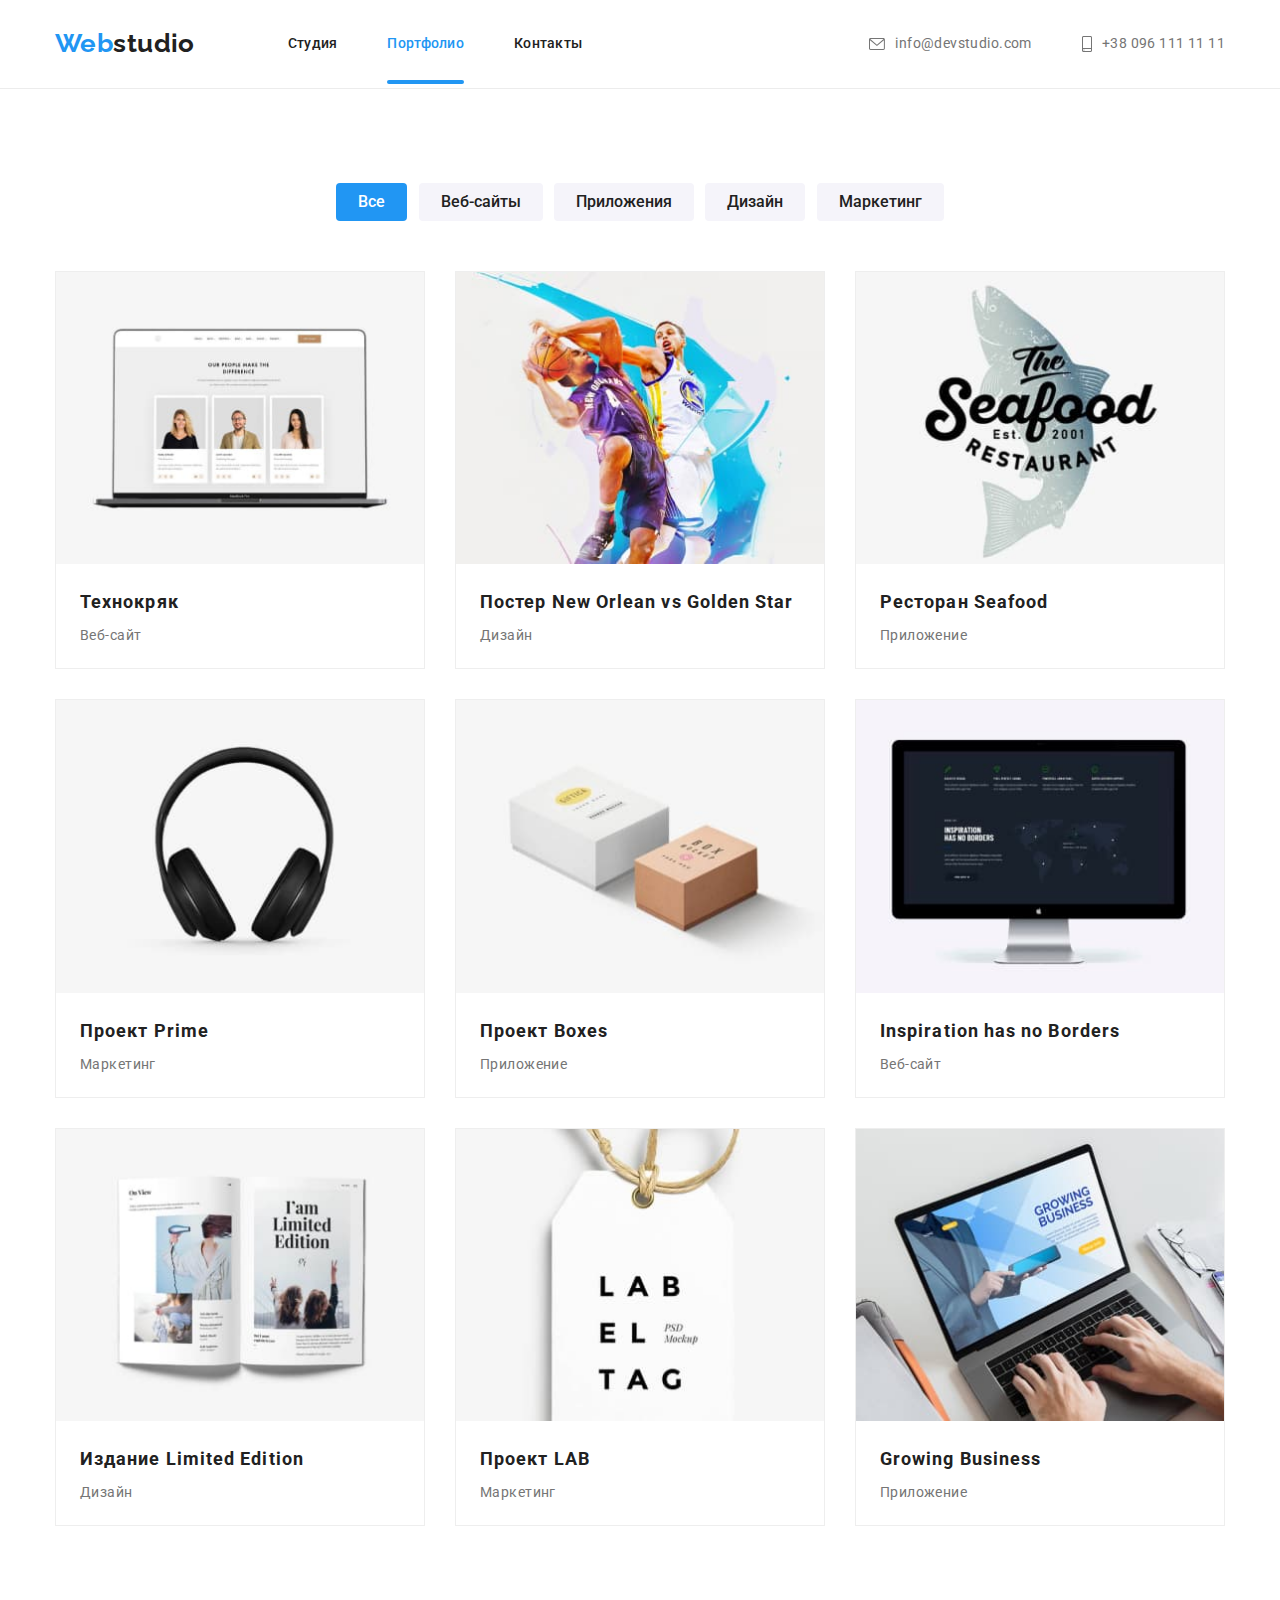
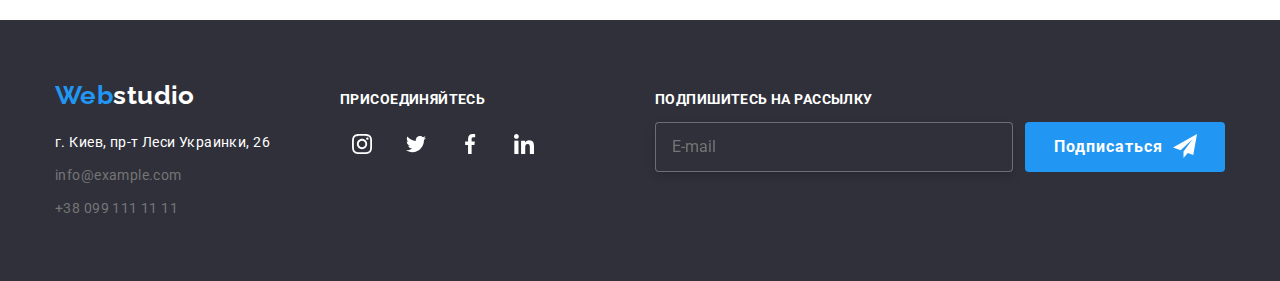
==== portfolio.html @ d7e6c208 "hw08 v0.1" ====
<!DOCTYPE html>
<html lang="ru">
<head>
    <meta charset="UTF-8">
    <meta http-equiv="X-UA-Compatible" content="IE=edge">
    <meta name="viewport" content="width=device-width, initial-scale=1.0">
    <link rel="stylesheet" href="https://cdnjs.cloudflare.com/ajax/libs/modern-normalize/0.2.0/modern-normalize.css">
    <link rel="preconnect" href="https://fonts.gstatic.com">
<link href="https://fonts.googleapis.com/css2?family=Raleway:wght@700&family=Roboto:wght@400;500;700;900&display=swap" rel="stylesheet">
    <link rel="stylesheet" href="./css/styles.css">
    <title>Портфолио</title>
</head>
<body>
    <header class="header">
        <div class="conteiner header__conteiner">
            <!--Логотип-->
            <a class="header-logo" href="./index.html"><span class="logo--blue">Web</span>studio </a>
            <!--Навигация-->
            <nav class="nav">
                <ul class="list nav__list">
                    <li class="nav__item"> <a class="link nav__link " href="./index.html">Студия</a> </li>
                    <li class="nav__item">
                        <div class="nav__link-thomb"> 
                        <a class="link nav__link nav--current" href="./portfolio.html">Портфолио</a></div> </li>
                    <li class="nav__item"> <a class="link nav__link" href="#contacts">Контакты</a></li>
                </ul>    
                </nav> 
            <!--Контакты--> 
            <ul class="list contacts">
                    <li class="contacts__item">
                            
                        <a class="link contacts__link" href="mailto:info@devstudio.com">
                            <svg class="contacts__icon" width="16px" height="12px">
                                <use href="./images/sprite.svg#icon-envelope"></use>
                            </svg>
                            info@devstudio.com</a> 
                    </li>
                    <li class="contacts__item"> 
                            
                        <a class="link contacts__link" href="tel:+380961111111"> 
                            <svg class="contacts__icon" width="10px" height="16px" >
                                <use href="./images/sprite.svg#icon-smartphone"></use>
                            </svg>
                            +38 096 111 11 11</a>
                    </li>
            </ul>   
        </div>
    </header>
    <main>
        <section class="portholio">
            <div class="conteiner">
            <h1 class="visually-hidden"> Выбор темы Портфолио</h1>
            <ul class="list buttons-list">
                <li class="buttons-list__item" > <button  type="button" class="portpholio__button portpholio__button-current">Все</button> </li>
                <li class="buttons-list__item"> <button  type="button" class="portpholio__button">Веб-сайты</button> </li>
                <li class="buttons-list__item"> <button  type="button" class="portpholio__button">Приложения</button> </li>
                <li class="buttons-list__item"> <button  type="button" class="portpholio__button">Дизайн</button> </li>
                <li class="buttons-list__item"> <button  type="button" class="portpholio__button"> Маркетинг</button></li>
            </ul>
            <ul class="list card-list">
                <li class="card-list__item">
                    <article class="card">
                        <a class="link card__link" href="">
                            <div class="card__body">
                        <div class="card__tomb"> 
                       <img src="./images/portfolio/img1.jpg" alt="Технокряк" width="370">
                       <div class="card__overlay">
                        <p class="card__overlay-text">Технокряк это современная площадка распространения коронавируса. 
                        Компании используют эту платформу для цифрового шпионажа и атак
                         на защищённые сервера конкурентов.</p>        
                    </div>
                   </div> 
                   <div class="card__text-thomb">                  
                    <h2 class="card__header">Технокряк</h2>
                     <p class="card__text">Веб-сайт</p>
                    </div>
                </div>
                        </a>
                    </article>
                    </li>
                
                <li class="card-list__item">
                    <article class="card">
                        <a class="link card__link" href="">
                            <div class="card__body">
                        <div class="card__tomb">
                    <img src="./images/portfolio/img2.jpg" alt="Постер New Orlean vs Golden Star" width="370">
                        <div class="card__overlay">
                            <p class="card__overlay-text">Технокряк это современная площадка распространения коронавируса. 
                            Компании используют эту платформу для цифрового шпионажа и атак
                             на защищённые сервера конкурентов.</p>        
                        </div>
                    </div>
                        <div class="card__text-thomb">  
                    <h2 class="card__header">Постер New Orlean vs Golden Star</h2>
                    <p class="card__text">Дизайн</p>
                        </div>
                    </div>
                        </a>
                    </article>
                </li>
                
                <li class="card-list__item"> 
                    <article class="card">
                        <a class="link card__link" href="">
                            <div class="card__body">
                        <div class="card__tomb">
                    <img src="./images/portfolio/img3.jpg" alt="Ресторан Seafood" width="370">
                    <div class="card__overlay">
                        <p class="card__overlay-text">Технокряк это современная площадка распространения коронавируса. 
                        Компании используют эту платформу для цифрового шпионажа и атак
                         на защищённые сервера конкурентов.</p>        
                    </div>
                        </div>
                        <div class="card__text-thomb">  
                    <h2 class="card__header">Ресторан Seafood</h2>
                    <p class="card__text">Приложение</p>
                        </div>
                    </div>
                        </a>
                    </article>
                </li>
                <li  class="card-list__item"> 
                    <article class="card">
                        <a class="link card__link" href="">
                            <div class="card__body">
                        <div class="card__tomb">
                    <img src="./images/portfolio/img4.jpg" alt="Проект Prime" width="370">
                    <div class="card__overlay">
                        <p class="card__overlay-text">Технокряк это современная площадка распространения коронавируса. 
                        Компании используют эту платформу для цифрового шпионажа и атак
                         на защищённые сервера конкурентов.</p>        
                        </div>
                    </div>
                        <div class="card__text-thomb">  
                    <h2 class="card__header">Проект Prime</h2>
                    <p class="card__text">Маркетинг</p>
                        </div>
                    </div>
                        </a>
                    </article>
                </li>

                <li class="card-list__item">
                    <article class="card">
                        <a class="link card__link" href="">
                            <div class="card__body">
                        <div class="card__tomb">
                    <img src="./images/portfolio/img5.jpg" alt="Проект Boxes" width="370">
                    <div class="card__overlay">
                        <p class="card__overlay-text">Технокряк это современная площадка распространения коронавируса. 
                        Компании используют эту платформу для цифрового шпионажа и атак
                         на защищённые сервера конкурентов.</p>        
                    </div>
                    </div>
                        <div class="card__text-thomb">   
                    <h2 class="card__header">Проект Boxes</h2>
                    <p class="card__text">Приложение</p>
                        </div>
                    </div>
                        </a>
                    </article>
                </li>

                <li class="card-list__item">
                    <article class="card">
                        <a class="link card__link" href="">
                            <div class="card__body">
                        <div class="card__tomb">
                    <img src="./images/portfolio/img6.jpg" alt="Inspiration has no Borders" width="370">
                    <div class="card__overlay">
                        <p class="card__overlay-text">Технокряк это современная площадка распространения коронавируса. 
                        Компании используют эту платформу для цифрового шпионажа и атак
                         на защищённые сервера конкурентов.</p>        
                    </div>    
                    </div>
                        <div class="card__text-thomb">  
                    <h2 class="card__header">Inspiration has no Borders</h2>
                    <p class="card__text">Веб-сайт</p>
                        </div>
                    </div>
                        </a>
                    </article>
                </li>

                <li class="card-list__item">
                    <article class="card">
                        <a class="link card__link" href="">
                            <div class="card__body">
                        <div class="card__tomb">
                    <img src="./images/portfolio/img7.jpg" alt="Издание Limited Edition" width="370">
                    <div class="card__overlay">
                        <p class="card__overlay-text">Технокряк это современная площадка распространения коронавируса. 
                        Компании используют эту платформу для цифрового шпионажа и атак
                         на защищённые сервера конкурентов.</p>        
                    </div>    
                    </div>
                        <div class="card__text-thomb">    
                    <h2 class="card__header">Издание Limited Edition</h2>
                    <p class="card__text">Дизайн</p>
                        </div>
                    </div>
                        </a>
                    </article>
                </li>

                <li class="card-list__item">
                    <article class="card">
                        <a class="link card__link" href="">
                            <div class="card__body">
                        <div class="card__tomb">
                    <img src="./images/portfolio/img8.jpg" alt="Проект LAB" width="370">
                    <div class="card__overlay">
                        <p class="card__overlay-text">Технокряк это современная площадка распространения коронавируса. 
                        Компании используют эту платформу для цифрового шпионажа и атак
                         на защищённые сервера конкурентов.</p>        
                    </div>    
                    </div>
                        <div class="card__text-thomb">  
                    <h2 class="card__header">Проект LAB</h2>
                    <P class="card__text">Маркетинг</p>
                        </div>
                    </div>
                        </a>
                    </article>
                </li>
                <li class="card-list__item">
                    <article class="card">
                        <a class="link card__link" href="">
                            <div class="card__body">
                        <div class="card__tomb">
                    <img src="./images/portfolio/img9.jpg" alt="Growing Business" width="370">
                    <div class="card__overlay">
                        <p class="card__overlay-text">Технокряк это современная площадка распространения коронавируса. 
                        Компании используют эту платформу для цифрового шпионажа и атак
                         на защищённые сервера конкурентов.</p>        
                    </div>    
                    </div>
                        <div class="card__text-thomb">  
                    <h2 class="card__header">Growing Business</h2>
                    <p class="card__text">Приложение</p>
                        </div> 
                    </div> 
                    </a>
                    </article>
                </li>
            </ul>
        </div>
        </section>
        
    </main>            
    <footer class="footer">
        <div class="conteiner footer__conteiner">
            <div class="footer-contacts__tomb">
                <!--Footer contacts block-->
                <div class="footer-contacts">
                <!--Footer Logo--> 
                <div class="footer-logo_tomb">
                    <a class="link footer-logo" href="./index.html"><span class="logo--blue">Web</span>studio </a>
                </div>
                <!--Адресс-->
                <address>
                    <ul class="address list" id="contacts">
                        <li class="address__item"><a class="link address__link address__link-white" href="https://goo.gl/maps/nLmr9THdFMke6AbC8" target="_blank" rel="noreferrer noopener"> г. Киев, пр-т Леси Украинки, 26 </a></li>
                        <li class="address__item"><a class="link address__link" href="mailto:info@example.com">info@example.com</a></li>
                        <li class="address__item"><a class="link address__link" href="tel:+380991111111">+38 099 111 11 11</a></li>
                    </ul>
                </address>
                </div>
                <!--Contackt us block-->
                <div class="footer-social-list__tomb">
                <p class="footer-social-list__titel">присоединяйтесь</p>
                <!--Footer contacts block-->
                <ul class="list social-list ">
                    <li class="social-list__item">
                        <a href="" class="link social-list__link" target="_blank" rel="noopener noreferrer">
                            <svg class="icon">
                                <use href="./images/sprite.svg#icon-instagram-2"></use>
                            </svg>
                        </a>
                    </li>
                    <li class="social-list__item">   
                            <a href="" class="link social-list__link" target="_blank" rel="noopener noreferrer">
                                <svg class="icon">
                                    <use href="./images/sprite.svg#icon-twitter-1"></use>
                                </svg>
                            </a>
                    </li>
                    <li class="social-list__item">
                            <a href="" class="link social-list__link" target="_blank" rel="noopener noreferrer">
                                <svg class="icon">
                                    <use href="./images/sprite.svg#icon-facebook-1"></use>
                                </svg>
                            </a>
                    </li>
                    <li class="social-list__item">
                        <a href="" class="link social-list__link" target="_blank" rel="noopener noreferrer">
                            <svg class="icon">
                                <use href="./images/sprite.svg#icon-linkedin-1"></use>
                            </svg>
                        </a>
                    </li>
                </ul>
                </div>
            </div>
            <!--Footer form block-->
            <div class="footer-form__tomb">
                <p class="footer-form__text">Подпишитесь на рассылку</p>
                        <form class="footer-form" >
                            <input class="footer-form__input" type="text" placeholder="E-mail" name="user-email">
                            <button class="main-button footer-form__button" type="submit">Подписаться</button>
                        </form>
            </div>
        </div>
    </footer>
</body>
</html>
---- css/styles.css ----
:root {
  --main-text-color: #757575;
  --background-color: #2F303A;
  --header-color: #212121;
  --header-border-color: #ECECEC;
  --hero-text-color: #ffffff;
  --logo-button-color: #2196F3;
  --ligth-bg-color: #F5F4FA;
  --button-hover-color: #188CE8;
  --gradient-color: rgba(47, 48, 58, 0.4);
  --card-text-background-color: rgba(47, 48, 58, 0.8);
  --icon-color: #AFB1B8;
  --footer-icon-color: rgba(255, 255, 255, 0.1);
  --cubic-bezier: cubic-bezier(0.4, 0, 0.2, 1);
  --transformationt-time: 250ms;
  --form-border-color: rgba(33, 33, 33, 0.2);
  --shadow: 0px 1px 3px rgba(0, 0, 0, 0.12), 0px 1px 1px rgba(0, 0, 0, 0.14), 0px 2px 1px rgba(0, 0, 0, 0.2);
}

html {
  box-sizing: border-box;
}

*,
*::after,
*::before {
  box-sizing: inherit;
}

h1,
h2,
h3,
h4,
h5,
h6,
p {
  margin-top: 0;
}

body {
  font-family: "Roboto", sans-serif;
  font-weight: 400;
  font-size: 14px;
  line-height: 1.71;
  letter-spacing: 0.03em;
  color: var(--main-text-color);
}

img {
  display: block;
  max-width: 100%;
  height: auto;
}

.link {
  text-decoration: none;
  color: inherit;
  transition: color var(--transformationt-time) var(--cubic-bezier);
}

.address__link:hover,
.address__link:focus,
.logo--blue,
.header .link:focus,
.header .link:hover {
  color: var(--logo-button-color);
}

.list {
  margin-top: 0;
  margin-bottom: 0;
  padding-left: 0;
  list-style: none;
}

.visually-hidden {
  position: absolute !important;
  clip: rect(1px 1px 1px 1px);
  clip: rect(1px, 1px, 1px, 1px);
  padding: 0 !important;
  border: 0 !important;
  height: 1px !important;
  width: 1px !important;
  overflow: hidden;
  list-style: none;
}

.title {
  font-weight: 700;
  font-size: 36px;
  line-height: 1.16;
  text-align: center;
  color: var(--header-color);
  margin-bottom: 50px;
}

.conteiner {
  padding-left: 15px;
  padding-right: 15px;
  margin-left: auto;
  margin-right: auto;
}

@media screen and (min-width: 480px) {
  .conteiner {
    width: 480px;
  }
}

@media screen and (min-width: 768px) {
  .conteiner {
    width: 768px;
  }
}

@media screen and (min-width: 1200px) {
  .conteiner {
    width: 1200px;
  }
}

.header {
  max-width: 100%;
  border-bottom: 1px solid var(--header-border-color);
}

.header__link {
  padding-top: 32px;
  padding-bottom: 32px;
  display: block;
}

.header__conteiner {
  display: flex;
  align-items: center;
}

.nav__list {
  display: inline-flex;
}

.nav__item:not(:last-child) {
  margin-right: 50px;
}

.nav__link {
  color: var(--header-color);
  padding-top: 32px;
  padding-bottom: 32px;
  display: block;
  font-weight: 500;
  font-size: 14px;
  line-height: 1.14;
  letter-spacing: 0.02em;
}

.nav__link-thomb {
  position: relative;
}

.nav--current {
  color: var(--logo-button-color);
}

.nav--current::after {
  content: '';
  width: 100%;
  display: block;
  position: absolute;
  bottom: 0;
  left: 0;
  background-color: var(--logo-button-color);
  height: 4px;
  border-radius: 2px;
}

.contacts {
  display: inline-flex;
  margin-left: auto;
}

.contacts__icon {
  margin-right: 10px;
  fill: currentColor;
}

.contacts__item:not(:last-child) {
  margin-right: 50px;
}

.contacts__link {
  display: flex;
  align-items: center;
  padding-top: 32px;
  padding-bottom: 32px;
}

.header-logo {
  text-decoration: none;
  color: inherit;
  font-family: Raleway;
  font-weight: 700;
  font-size: 26px;
  line-height: 1.19;
  color: var(--header-color);
  margin-right: 93px;
  padding-top: 24px;
  padding-bottom: 25px;
}

.hero {
  max-width: 1600px;
  margin-left: auto;
  margin-right: auto;
  background-color: var(--background-color);
  text-align: center;
  padding-top: 200px;
  padding-bottom: 200px;
  background-image: linear-gradient(to bottom, var(--gradient-color), var(--gradient-color)), url(../images/hero/img-1.jpg);
  background-repeat: no-repeat;
  background-position: center;
  background-size: cover;
}

.hero__text {
  font-weight: 900;
  font-size: 44px;
  line-height: 1.36;
  letter-spacing: 0.06em;
  text-transform: uppercase;
  color: var(--hero-text-color);
  max-width: 696px;
  margin-left: auto;
  margin-right: auto;
  margin-bottom: 30px;
}

.main-button {
  color: var(--hero-text-color);
  background-color: var(--logo-button-color);
  transition: background-color var(--transformationt-time) var(--cubic-bezier);
  font-weight: 700;
  font-size: 16px;
  line-height: 1.87;
  align-items: center;
  text-align: center;
  letter-spacing: 0.06em;
  cursor: pointer;
  height: 50px;
  width: 200px;
  border-radius: 4px;
  border: none;
}

.main-button:hover,
.main-button:focus {
  background-color: var(--button-hover-color);
}

@media screen and (min-width: 768px) {
  .qualities {
    display: flex;
    flex-wrap: wrap;
    margin: -15px;
  }
}

@media screen and (min-width: 768px) {
  .qualities__item {
    width: calc((100% - 2 * 30px) / 2);
    margin: 15px;
  }
}

@media screen and (min-width: 1200px) {
  .qualities__item {
    margin: 15px;
    flex-basis: calc((100% - 4 * 30px) / 4);
    display: flex;
  }
}

@media screen and (max-width: 767px) {
  .qualities__item:not(:last-child) {
    margin-bottom: 30px;
  }
}

.qualities__section {
  padding-top: 94px;
  padding-bottom: 94px;
}

@media screen and (max-width: 1199px) {
  .qualities__section {
    padding-top: 60px;
    padding-bottom: 60px;
  }
}

.sub-title {
  font-weight: 700;
  font-size: 14px;
  line-height: 1.14;
  text-transform: uppercase;
  color: var(--header-color);
  margin-bottom: 10px;
}

@media screen and (max-width: 767px) {
  .sub-title {
    text-align: center;
  }
}

.qualities__text {
  margin-bottom: 0;
}

.qualities__icon {
  width: 70px;
  height: 70px;
  display: flex;
}

.qualities__icon-tomb {
  background-color: var(--ligth-bg-color);
  display: flex;
  border-radius: 4px;
  max-width: 100%;
  height: 120px;
  align-items: center;
  justify-content: center;
  margin-bottom: 30px;
}

.what-we-do {
  padding-bottom: 94px;
}

@media screen and (max-width: 1199px) {
  .what-we-do {
    display: none;
  }
}

.what-we-do__list {
  display: flex;
  margin-left: -30px;
}

.what-we-do__title {
  margin-bottom: 50px;
}

.what-we-do__item {
  width: calc(100% / 3 - 30px);
  margin-left: 30px;
}

.what-we-do__item-thomb {
  position: relative;
  display: block;
}

.what-we-do__description-text {
  font-weight: 700;
  font-size: 14px;
  line-height: 1.14;
  text-transform: uppercase;
  color: var(--hero-text-color);
  margin: 0;
}

.what-we-do__card-description {
  position: absolute;
  bottom: 0;
  right: 0;
  left: 0;
  height: 70px;
  display: flex;
  align-items: center;
  justify-content: center;
  background-color: var(--card-text-background-color);
}

.team-section {
  background-color: var(--ligth-bg-color);
}

.team-section__item {
  background-color: var(--hero-text-color);
  border-radius: 0px 0px 4px 4px;
  box-shadow: var(--shadow);
}

.member__name {
  font-weight: 500;
  font-size: 16px;
  line-height: 1.19;
  color: var(--header-color);
}

.member__position {
  font-weight: 400;
  font-size: 16px;
  line-height: 1.19;
}

.member-photo {
  display: block;
  margin: auto;
  align-items: center;
  text-align: center;
}

.member-photo__thomb {
  margin: auto;
  outline: 1px solid blue;
  align-items: center;
  text-align: center;
}

.social-list {
  display: inline-flex;
}

.social-list__link {
  display: flex;
  align-items: center;
  justify-content: center;
  border-radius: 50%;
  width: 44px;
  height: 44px;
  transition: background-color var(--transformationt-time) var(--cubic-bezier), fill var(--transformationt-time) var(--cubic-bezier);
}

.social-list__link:hover,
.social-list__link:focus {
  background-color: var(--logo-button-color);
}

.social-list__link:focus .icon,
.social-list__link:hover .icon {
  fill: var(--hero-text-color);
}

.social-list__item:not(:last-child) {
  margin-right: 10px;
}

.social-list__link .icon {
  width: 20px;
  height: 20px;
  fill: var(--icon-color);
  transition: fill var(--transformationt-time) var(--cubic-bezier);
}

.clients {
  text-align: center;
  padding-top: 94px;
  padding-bottom: 94px;
}

.clients__title {
  font-weight: 700;
  font-size: 36px;
  line-height: 1.14;
  color: var(--header-color);
  margin-bottom: 50px;
}

.clients__list {
  display: flex;
  margin-left: -30px;
}

.clients__item {
  width: calc(100% / 6 - 30px);
  margin-left: 30px;
  height: 90px;
}

.clients__link {
  border: 1px solid var(--icon-color);
  fill: var(--icon-color);
  box-sizing: border-box;
  border-radius: 4px;
  width: 170px;
  height: 90px;
  display: flex;
  align-items: center;
  justify-content: center;
  transition: fill var(--transformationt-time) var(--cubic-bezier), border-color var(--transformationt-time) var(--cubic-bezier);
}

.clients__link:hover,
.clients__link:focus {
  fill: var(--logo-button-color);
  border-color: var(--logo-button-color);
}

.footer-logo {
  font-family: Raleway;
  font-weight: 700;
  font-size: 26px;
  line-height: 1.19;
  color: var(--hero-text-color);
  display: block;
  margin-bottom: 20px;
}

.footer {
  padding-top: 60px;
  padding-bottom: 60px;
  background-color: var(--background-color);
}

.footer__conteiner {
  display: flex;
  align-items: baseline;
  justify-content: space-between;
}

.footer-contacts__tomb {
  display: flex;
  align-items: baseline;
}

.address__link {
  font-style: normal;
  font-weight: 400;
  font-size: 14px;
  line-height: 1.71;
}

.address__link-white {
  font-style: normal;
  font-weight: 400;
  font-size: 14px;
  line-height: 1.71;
  color: var(--hero-text-color);
}

.address__item:not(:last-child) {
  margin-bottom: 9px;
}

.footer-social-list__titel {
  font-weight: 700;
  font-size: 14px;
  line-height: 1.14;
  text-transform: uppercase;
  color: var(--hero-text-color);
}

.footer .social-links-list {
  display: inline-flex;
}

.footer-social-list__tomb {
  margin-left: 70px;
}

.footer .icon {
  fill: var(--hero-text-color);
}

.footer .social-icons-link {
  background-color: var(--footer-icon-color);
}

.footer .social-icons-link:focus,
.footer .social-icons-link:hover {
  background-color: var(--logo-button-color);
}

.footer-form__tomb {
  width: calc(100% / 2 - 15px);
}

.footer-form__text {
  font-weight: 700;
  font-size: 14px;
  line-height: 1.14;
  text-transform: uppercase;
  color: var(--hero-text-color);
}

.footer-form {
  display: flex;
  justify-content: space-between;
}

.footer-form__input {
  width: 358px;
  height: 50px;
  padding-left: 16px;
  font-weight: 400;
  font-size: 16px;
  line-height: 1.25;
  background-color: var(--background-color);
  color: rgba(255, 255, 255, 0.6);
  border: 1px solid rgba(255, 255, 255, 0.3);
  filter: drop-shadow(0px 4px 4px rgba(0, 0, 0, 0.15));
  border-radius: 4px;
}

.footer-form__button {
  position: relative;
  padding: 0 0 0 29px;
  margin-left: 12px;
  display: flex;
}

.footer-form__button::after {
  content: '';
  width: 24px;
  height: 24px;
  position: absolute;
  background-color: var(--logo-button-color);
  background-image: url(../images/icon-send.svg);
  background-repeat: no-repeat;
  background-size: cover;
  top: 0;
  right: 28px;
  transform: translatey(50%);
  transition: background-color var(--transformationt-time) var(--cubic-bezier);
}

.footer-form__button:hover::after,
.footer-form__button:focus::after {
  background-color: var(--button-hover-color);
}

.portholio {
  padding-top: 94px;
  padding-bottom: 94px;
}

.portpholio__button {
  font-weight: 500;
  font-size: 16px;
  line-height: 1.62;
  text-align: center;
  border: none;
  border-radius: 4px;
  padding: 6px 22px;
  color: var(--header-color);
  background-color: var(--ligth-bg-color);
  transition: color var(--transformationt-time) var(--cubic-bezier), background-color var(--transformationt-time) var(--cubic-bezier), box-shadow var(--transformationt-time) var(--cubic-bezier);
}

.portpholio__button-current {
  background-color: var(--logo-button-color);
  color: var(--hero-text-color);
}

.portpholio__button:hover,
.portpholio__button:focus {
  background-color: var(--logo-button-color);
  color: var(--hero-text-color);
  cursor: pointer;
  box-shadow: 0px 3px 1px rgba(0, 0, 0, 0.1), 0px 1px 2px rgba(0, 0, 0, 0.08), 0px 2px 2px rgba(0, 0, 0, 0.12);
}

.buttons-list {
  margin-bottom: 50px;
  text-align: center;
}

.buttons-list__item {
  display: inline-block;
}

.buttons-list__item:not(:first-child) {
  margin-left: 8px;
}

.card-list {
  display: flex;
  flex-wrap: wrap;
  margin-left: -30px;
  margin-top: -30px;
}

.card-list__item {
  flex-basis: calc(100% / 3 - 30px);
  margin-left: 30px;
  margin-top: 30px;
  border: 1px solid #EEEEEE;
}

.card__header {
  font-weight: 700;
  font-size: 18px;
  line-height: 2;
  letter-spacing: 0.06em;
  letter-spacing: 0.06em;
  color: var(--header-color);
  margin-bottom: 4px;
}

.card__text {
  margin-bottom: 0;
}

.card__overlay-text {
  font-weight: 400;
  font-size: 18px;
  line-height: 1.56;
  color: var(--hero-text-color);
}

.card__tomb {
  position: relative;
  overflow: hidden;
}

.card__overlay {
  position: absolute;
  display: block;
  transform: translateY(0);
  background-color: rgba(33, 150, 243, 0.9);
  width: 100%;
  height: 100%;
  padding: 63px 24px;
  transition: transform var(--transformationt-time) var(--cubic-bezier);
}

.card__link:hover .card__overlay,
.card__link:focus .card__overlay {
  transform: translateY(-100%);
}

.card__body {
  transition: box-shadow var(--transformationt-time) var(--cubic-bezier);
}

.card__link:hover .card__body,
.card__link:focus .card__body {
  box-shadow: 0px 1px 1px #0000001f, 0px 4px 4px rgba(0, 0, 0, 0.06), 1px 4px 6px rgba(0, 0, 0, 0.16);
}

.card__text-thomb {
  padding: 20px 24px;
}

.backdrop {
  position: fixed;
  background-color: rgba(0, 0, 0, 0.2);
  width: 100%;
  height: 100%;
  top: 0;
  left: 0;
  opacity: 1;
  transition: opacity var(--transformationt-time) var(--cubic-bezier);
}

.backdrop.is-hidden {
  opacity: 0;
  pointer-events: none;
}

.is-hidden .modal {
  transform: translatey(-100%) scale(0.01);
}

.modal {
  position: absolute;
  left: 50%;
  top: 50%;
  transform: translate(-50%, -50%) scale(1);
  transition: transform var(--transformationt-time) var(--cubic-bezier);
  width: 100%;
  max-width: 528px;
  min-height: 581px;
  padding: 40px;
  background-color: var(--hero-text-color);
  box-shadow: var(--shadow);
  border-radius: 4px;
}

.button-close {
  display: flex;
  justify-content: center;
  align-items: center;
  position: absolute;
  width: 30px;
  height: 30px;
  right: 8px;
  top: 8px;
  border-radius: 50%;
  border: 1px solid rgba(0, 0, 0, 0.1);
}

.button-close__icon {
  transition: fill var(--transformationt-time) var(--cubic-bezier);
}

.button-close:hover .button-close__icon {
  fill: var(--logo-button-color);
}

.form {
  width: 448px;
  padding: 0;
  display: flex;
  flex-direction: column;
  margin-left: auto;
  margin-right: auto;
}

.form__header {
  font-weight: 700;
  font-size: 20px;
  line-height: 1.15;
  text-align: center;
  margin-bottom: 12px;
  color: var(--header-color);
}

.form__label {
  display: flex;
  flex-direction: column;
  margin-bottom: 10px;
}

.form__label:nth-child(5) {
  margin-bottom: 0;
}

.form-input__name {
  margin-bottom: 4px;
  font-weight: 400;
  font-size: 12px;
  line-height: 1.16;
  letter-spacing: 0.01em;
}

.form-input {
  border: 1px solid var(--form-border-color);
  border-radius: 4px;
  height: 40px;
  padding: 12px 15px 12px 42px;
  width: 100%;
  transition: border-color var(--transformationt-time) var(--cubic-bezier), outline var(--transformationt-time) var(--cubic-bezier);
}

.form-input__icon {
  position: absolute;
  left: 15px;
  top: 50%;
  transform: translatey(-50%);
  transition: fill var(--transformationt-time) var(--cubic-bezier);
}

.form-input__tomb {
  position: relative;
}

.form-input__tomb:focus-within .form-input__icon,
.form-input__tomb:focus-within .form-input {
  fill: var(--logo-button-color);
  border-color: var(--logo-button-color);
  outline: var(--logo-button-color);
}

.feedback {
  padding: 12px 16px;
  border: 1px solid var(--form-border-color);
  border-radius: 4px;
  resize: none;
  margin-bottom: 20px;
}

.checkbox__icon {
  width: 16px;
  height: 15px;
  border: 2px solid var(--header-color);
  border-radius: 2px;
  display: inline-flex;
  margin-right: 7px;
}

.checkbox:checked + .checkbox__icon {
  background-color: var(--logo-button-color);
  background-image: url(../images/icon-check.svg);
  background-size: contain;
  background-repeat: no-repeat;
  border: 2px solid var(--logo-button-color);
}

.form__link {
  color: var(--logo-button-color);
}

.checkbox__lable {
  display: inline-flex;
  justify-content: center;
  align-items: center;
  flex-direction: row;
  margin-bottom: 30px;
}

.form-button {
  margin-right: auto;
  margin-left: auto;
}

.form-button:hover,
.form-button:focus {
  box-shadow: 0px 4px 4px rgba(0, 0, 0, 0.15);
}
/*# sourceMappingURL=styles.css.map */
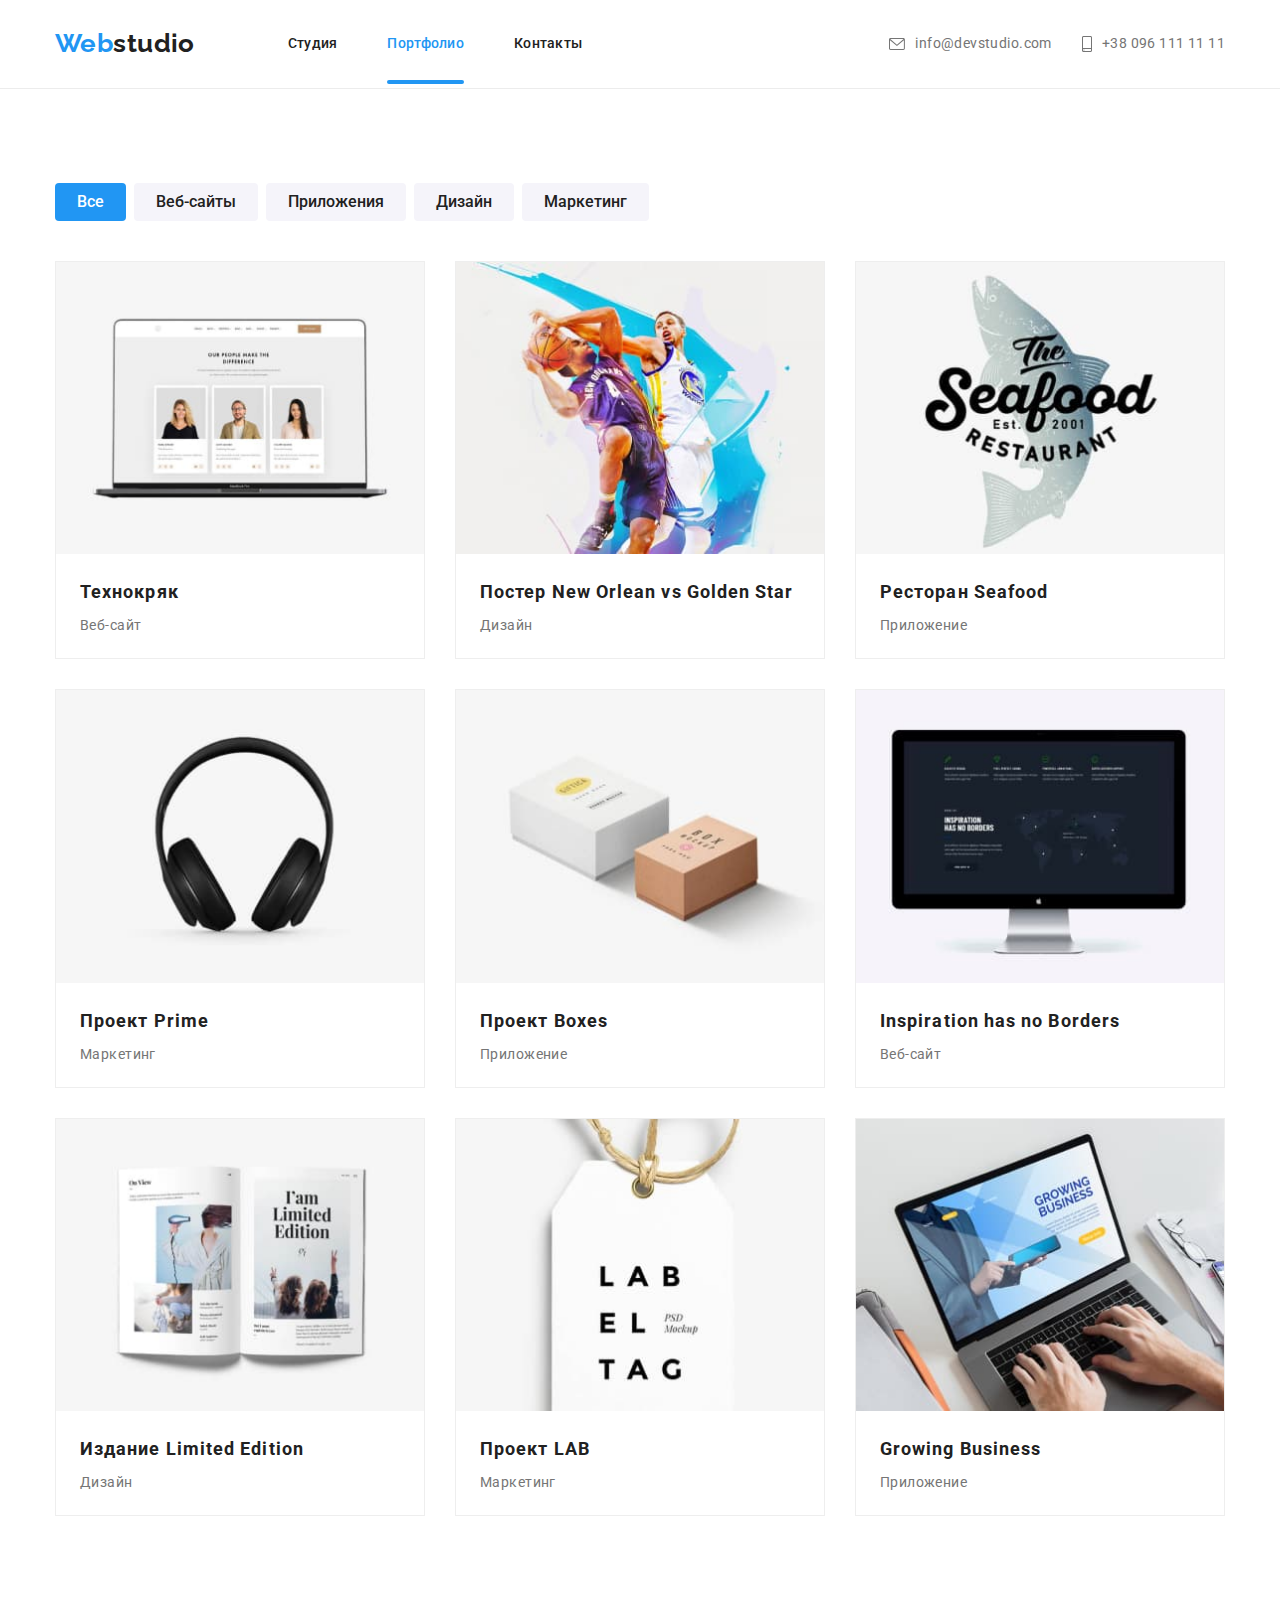
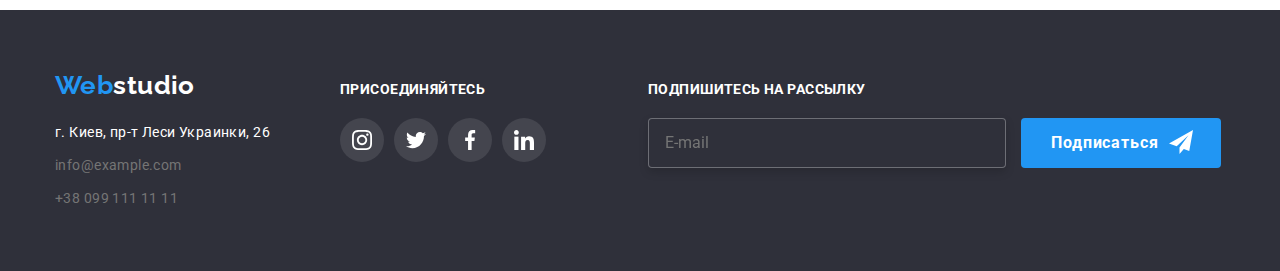
==== commit 19980378: "hw08 v1.0" ====
--- a/portfolio.html
+++ b/portfolio.html
@@ -13,39 +13,59 @@
 <body>
     <header class="header">
         <div class="conteiner header__conteiner">
-            <!--Логотип-->
+    
             <a class="header-logo" href="./index.html"><span class="logo--blue">Web</span>studio </a>
-            <!--Навигация-->
-            <nav class="nav">
-                <ul class="list nav__list">
-                    <li class="nav__item"> <a class="link nav__link " href="./index.html">Студия</a> </li>
-                    <li class="nav__item">
-                        <div class="nav__link-thomb"> 
-                        <a class="link nav__link nav--current" href="./portfolio.html">Портфолио</a></div> </li>
-                    <li class="nav__item"> <a class="link nav__link" href="#contacts">Контакты</a></li>
-                </ul>    
-                </nav> 
-            <!--Контакты--> 
-            <ul class="list contacts">
+    
+            <div class="menu-thomb " data-menu>
+    
+                <nav class="nav">
+                    <ul class="list nav__list">
+                        <li class="nav__item"> <a class="link nav__link " href="./index.html">Студия</a> </li>
+                        <li class="nav__item">
+                            <div class="nav__link-thomb">
+                                <a class="link nav__link nav--current" href="./portfolio.html">Портфолио</a>
+                            </div>
+                        </li>
+                        <li class="nav__item"> <a class="link nav__link" href="#contacts">Контакты</a></li>
+                    </ul>
+    
+                </nav>
+    
+                <ul class="list contacts">
                     <li class="contacts__item">
-                            
+    
                         <a class="link contacts__link" href="mailto:info@devstudio.com">
                             <svg class="contacts__icon" width="16px" height="12px">
                                 <use href="./images/sprite.svg#icon-envelope"></use>
                             </svg>
-                            info@devstudio.com</a> 
-                    </li>
-                    <li class="contacts__item"> 
-                            
-                        <a class="link contacts__link" href="tel:+380961111111"> 
-                            <svg class="contacts__icon" width="10px" height="16px" >
+                            info@devstudio.com</a>
+                    </li>
+                    <li class="contacts__item">
+    
+                        <a class="link contacts__link" href="tel:+380961111111">
+                            <svg class="contacts__icon" width="10px" height="16px">
                                 <use href="./images/sprite.svg#icon-smartphone"></use>
                             </svg>
                             +38 096 111 11 11</a>
                     </li>
-            </ul>   
+    
+                </ul>
+                <ul class="list menu-social-list">
+                    <li class="item menu-social-list__item"><a href="" class="link menu-social-list-link">Instagram</a></li>
+                    <li class="item menu-social-list__item"><a href="" class="link menu-social-list-link">Twitter</a></li>
+                    <li class="item menu-social-list__item"><a href="" class="link menu-social-list-link">Facebook</a></li>
+                    <li class="item menu-social-list__item"><a href="" class="link menu-social-list-link">LinkedIn</a></li>
+                </ul>
+            </div>
+            <button type="button" class="menu-button" data-menu-button>
+                <svg width="40" height="40" aria-label="mobile menu switcher">
+                    <use class="icon-menu-close" href="./images/sprite.svg#icon-menu-close"></use>
+                    <use class="icon-menu" href="./images/sprite.svg#icon-menu"></use>
+                </svg>
+            </button>
         </div>
     </header>
+    
     <main>
         <section class="portholio">
             <div class="conteiner">
@@ -251,67 +271,78 @@
     </main>            
     <footer class="footer">
         <div class="conteiner footer__conteiner">
-            <div class="footer-contacts__tomb">
-                <!--Footer contacts block-->
-                <div class="footer-contacts">
-                <!--Footer Logo--> 
+    
+    
+            <div class="footer-contacts">
+    
                 <div class="footer-logo_tomb">
                     <a class="link footer-logo" href="./index.html"><span class="logo--blue">Web</span>studio </a>
                 </div>
-                <!--Адресс-->
+    
                 <address>
                     <ul class="address list" id="contacts">
-                        <li class="address__item"><a class="link address__link address__link-white" href="https://goo.gl/maps/nLmr9THdFMke6AbC8" target="_blank" rel="noreferrer noopener"> г. Киев, пр-т Леси Украинки, 26 </a></li>
-                        <li class="address__item"><a class="link address__link" href="mailto:info@example.com">info@example.com</a></li>
-                        <li class="address__item"><a class="link address__link" href="tel:+380991111111">+38 099 111 11 11</a></li>
+                        <li class="address__item"><a class="link address__link address__link-white"
+                                href="https://goo.gl/maps/nLmr9THdFMke6AbC8" target="_blank" rel="noreferrer noopener"> г.
+                                Киев, пр-т Леси Украинки, 26 </a></li>
+                        <li class="address__item"><a class="link address__link"
+                                href="mailto:info@example.com">info@example.com</a></li>
+                        <li class="address__item"><a class="link address__link" href="tel:+380991111111">+38 099 111 11
+                                11</a></li>
                     </ul>
                 </address>
-                </div>
-                <!--Contackt us block-->
-                <div class="footer-social-list__tomb">
+            </div>
+    
+            <div class="footer-social-list__tomb">
                 <p class="footer-social-list__titel">присоединяйтесь</p>
-                <!--Footer contacts block-->
+    
                 <ul class="list social-list ">
                     <li class="social-list__item">
-                        <a href="" class="link social-list__link" target="_blank" rel="noopener noreferrer">
+                        <a href="" class="link social-list__link social-list__link-dark-bg" target="_blank"
+                            rel="noopener noreferrer">
                             <svg class="icon">
                                 <use href="./images/sprite.svg#icon-instagram-2"></use>
                             </svg>
                         </a>
                     </li>
-                    <li class="social-list__item">   
-                            <a href="" class="link social-list__link" target="_blank" rel="noopener noreferrer">
-                                <svg class="icon">
-                                    <use href="./images/sprite.svg#icon-twitter-1"></use>
-                                </svg>
-                            </a>
-                    </li>
                     <li class="social-list__item">
-                            <a href="" class="link social-list__link" target="_blank" rel="noopener noreferrer">
-                                <svg class="icon">
-                                    <use href="./images/sprite.svg#icon-facebook-1"></use>
-                                </svg>
-                            </a>
+                        <a href="" class="link social-list__link social-list__link-dark-bg" target="_blank"
+                            rel="noopener noreferrer">
+                            <svg class="icon">
+                                <use href="./images/sprite.svg#icon-twitter-1"></use>
+                            </svg>
+                        </a>
                     </li>
                     <li class="social-list__item">
-                        <a href="" class="link social-list__link" target="_blank" rel="noopener noreferrer">
+                        <a href="" class="link social-list__link social-list__link-dark-bg" target="_blank"
+                            rel="noopener noreferrer">
+                            <svg class="icon">
+                                <use href="./images/sprite.svg#icon-facebook-1"></use>
+                            </svg>
+                        </a>
+                    </li>
+                    <li class="social-list__item">
+                        <a href="" class="link social-list__link social-list__link-dark-bg" target="_blank"
+                            rel="noopener noreferrer">
                             <svg class="icon">
                                 <use href="./images/sprite.svg#icon-linkedin-1"></use>
                             </svg>
                         </a>
                     </li>
                 </ul>
-                </div>
             </div>
-            <!--Footer form block-->
+    
+    
             <div class="footer-form__tomb">
                 <p class="footer-form__text">Подпишитесь на рассылку</p>
-                        <form class="footer-form" >
-                            <input class="footer-form__input" type="text" placeholder="E-mail" name="user-email">
-                            <button class="main-button footer-form__button" type="submit">Подписаться</button>
-                        </form>
+                <form class="footer-form">
+                    <input class="footer-form__input" type="text" placeholder="E-mail" name="user-email">
+                    <button class="main-button footer-form__button" type="submit">Подписаться</button>
+                </form>
+    
             </div>
         </div>
     </footer>
+    <script src="./js/modal.js"></script>
+    <script src="./js/mobile-menu.js"></script>
 </body>
 </html>--- a/css/styles.css
+++ b/css/styles.css
@@ -48,7 +48,7 @@
 
 img {
   display: block;
-  max-width: 100%;
+  width: 100%;
   height: auto;
 }
 
@@ -62,7 +62,8 @@
 .address__link:focus,
 .logo--blue,
 .header .link:focus,
-.header .link:hover {
+.header .link:hover,
+.menu-social-list-link {
   color: var(--logo-button-color);
 }
 
@@ -91,7 +92,13 @@
   line-height: 1.16;
   text-align: center;
   color: var(--header-color);
-  margin-bottom: 50px;
+  margin-bottom: 30px;
+}
+
+@media screen and (min-width: 1200px) {
+  .title {
+    margin-bottom: 50px;
+  }
 }
 
 .conteiner {
@@ -120,7 +127,7 @@
 }
 
 .header {
-  max-width: 100%;
+  width: 100%;
   border-bottom: 1px solid var(--header-border-color);
 }
 
@@ -133,14 +140,62 @@
 .header__conteiner {
   display: flex;
   align-items: center;
+  position: relative;
+  justify-content: space-between;
+}
+
+@media screen and (max-width: 767px) {
+  .menu-thomb {
+    display: none;
+    position: absolute;
+    left: 0;
+    top: 0;
+    background-color: var(--hero-text-color);
+    width: 100%;
+    height: 100vh;
+    z-index: 9;
+    position: fixed;
+    width: 100%;
+    height: 100%;
+    top: 0;
+    left: 0;
+    padding: 48px 40px;
+    overflow-y: scroll;
+  }
+}
+
+.menu-thomb.is-open {
+  display: block;
+}
+
+@media screen and (min-width: 768px) {
+  .menu-thomb {
+    display: flex;
+    align-items: center;
+    justify-content: space-between;
+    width: 100%;
+  }
 }
 
 .nav__list {
   display: inline-flex;
 }
 
+@media screen and (max-width: 767px) {
+  .nav__list {
+    display: block;
+    margin-bottom: 300px;
+  }
+}
+
 .nav__item:not(:last-child) {
   margin-right: 50px;
+}
+
+@media screen and (max-width: 767px) {
+  .nav__item:not(:last-child) {
+    margin-bottom: 32px;
+  }
 }
 
 .nav__link {
@@ -154,6 +209,14 @@
   letter-spacing: 0.02em;
 }
 
+@media screen and (max-width: 767px) {
+  .nav__link {
+    padding: 0;
+    font-size: 40px;
+    line-height: 1.17;
+  }
+}
+
 .nav__link-thomb {
   position: relative;
 }
@@ -163,7 +226,7 @@
 }
 
 .nav--current::after {
-  content: '';
+  content: "";
   width: 100%;
   display: block;
   position: absolute;
@@ -174,9 +237,24 @@
   border-radius: 2px;
 }
 
-.contacts {
-  display: inline-flex;
-  margin-left: auto;
+@media screen and (max-width: 767px) {
+  .nav--current::after {
+    display: none;
+  }
+}
+
+@media screen and (max-width: 767px) {
+  .contacts {
+    display: block;
+    margin-bottom: 64px;
+  }
+}
+
+@media screen and (min-width: 1200px) {
+  .contacts {
+    display: inline-flex;
+    margin-left: auto;
+  }
 }
 
 .contacts__icon {
@@ -184,15 +262,61 @@
   fill: currentColor;
 }
 
-.contacts__item:not(:last-child) {
-  margin-right: 50px;
+@media screen and (max-width: 767px) {
+  .contacts__icon {
+    display: none;
+  }
+}
+
+@media screen and (max-width: 767px) {
+  .contacts__item:not(:last-child) {
+    margin-bottom: 32px;
+  }
+}
+
+@media screen and (min-width: 1200px) {
+  .contacts__item:not(:last-child) {
+    margin-right: 30px;
+  }
 }
 
 .contacts__link {
   display: flex;
   align-items: center;
-  padding-top: 32px;
-  padding-bottom: 32px;
+}
+
+@media screen and (max-width: 767px) {
+  .contacts__link {
+    font-weight: 500;
+    font-size: 24px;
+    line-height: 1.16;
+    letter-spacing: 0.02em;
+    padding: 0;
+  }
+}
+
+@media screen and (min-width: 768px) {
+  .contacts__link {
+    padding-top: 5px;
+    padding-bottom: 5px;
+  }
+}
+
+@media screen and (min-width: 1200px) {
+  .contacts__link {
+    padding-top: 32px;
+    padding-bottom: 32px;
+  }
+}
+
+@media screen and (max-width: 767px) {
+  .contacts__link:hover,
+  .contacts__link:focus {
+    font-weight: 500;
+    font-size: 34px;
+    line-height: 40px;
+    letter-spacing: 0.02em;
+  }
 }
 
 .header-logo {
@@ -203,9 +327,98 @@
   font-size: 26px;
   line-height: 1.19;
   color: var(--header-color);
-  margin-right: 93px;
-  padding-top: 24px;
-  padding-bottom: 25px;
+  padding-top: 16px;
+  padding-bottom: 16px;
+}
+
+@media screen and (min-width: 768px) {
+  .header-logo {
+    margin-right: 88px;
+    padding-top: 26px;
+    padding-bottom: 26px;
+  }
+}
+
+@media screen and (min-width: 1200px) {
+  .header-logo {
+    margin-right: 93px;
+    padding-top: 24px;
+    padding-bottom: 25px;
+  }
+}
+
+.menu-button {
+  margin: 0;
+  padding: 0;
+  background-color: transparent;
+  border: none;
+}
+
+@media screen and (max-width: 767px) {
+  .menu-button {
+    display: block;
+    position: absolute;
+    top: 15px;
+    right: 15px;
+    z-index: 10;
+  }
+}
+
+@media screen and (min-width: 768px) {
+  .menu-button {
+    display: none;
+  }
+}
+
+.menu-button .icon-menu-close {
+  display: none;
+}
+
+.menu-button.is-open .icon-menu-close {
+  display: block;
+}
+
+.menu-button.is-open .icon-menu {
+  display: none;
+}
+
+.menu-button:hover .icon-menu,
+.menu-button:focus .icon-menu {
+  fill: var(--logo-button-color);
+}
+
+.menu-button:hover .icon-menu-close,
+.menu-button:focus .icon-menu-close {
+  fill: var(--logo-button-color);
+}
+
+.menu-social-list {
+  display: none;
+}
+
+@media screen and (max-width: 767px) {
+  .menu-social-list {
+    display: flex;
+    flex-wrap: wrap;
+  }
+}
+
+.menu-social-list .menu-social-list-link {
+  font-weight: 500;
+  font-size: 18px;
+  line-height: 1.22;
+  letter-spacing: 0.02em;
+}
+
+.menu-social-list__item:not(:first-child)::before {
+  content: "";
+  width: 22px;
+  height: 0px;
+  left: 135px;
+  top: 726px;
+  margin-left: 10px;
+  margin-right: 10px;
+  border: 1px solid rgba(33, 33, 33, 0.2);
 }
 
 .hero {
@@ -222,17 +435,31 @@
   background-size: cover;
 }
 
+@media screen and (max-width: 1199px) {
+  .hero {
+    padding-top: 118px;
+    padding-bottom: 118px;
+  }
+}
+
 .hero__text {
   font-weight: 900;
-  font-size: 44px;
+  font-size: 26px;
   line-height: 1.36;
   letter-spacing: 0.06em;
   text-transform: uppercase;
   color: var(--hero-text-color);
-  max-width: 696px;
+  max-width: 360px;
   margin-left: auto;
   margin-right: auto;
   margin-bottom: 30px;
+}
+
+@media screen and (min-width: 1200px) {
+  .hero__text {
+    font-size: 44px;
+    max-width: 696px;
+  }
 }
 
 .main-button {
@@ -386,12 +613,60 @@
 
 .team-section {
   background-color: var(--ligth-bg-color);
+  padding-top: 94px;
+  padding-bottom: 94px;
+}
+
+@media screen and (max-width: 1199px) {
+  .team-section {
+    padding-top: 60px;
+    padding-bottom: 60px;
+  }
+}
+
+@media screen and (min-width: 768px) {
+  .team-section__list {
+    display: flex;
+    flex-wrap: wrap;
+    margin: -15px;
+  }
+}
+
+@media screen and (min-width: 1200px) {
+  .team-section__list {
+    display: flex;
+    margin-left: -15px;
+  }
 }
 
 .team-section__item {
   background-color: var(--hero-text-color);
   border-radius: 0px 0px 4px 4px;
   box-shadow: var(--shadow);
+  text-align: center;
+  margin-left: auto;
+  margin-right: auto;
+}
+
+@media screen and (max-width: 767px) {
+  .team-section__item:not(:last-child) {
+    margin-bottom: 30px;
+    max-width: 450px;
+  }
+}
+
+@media screen and (min-width: 768px) {
+  .team-section__item {
+    width: calc((100% - 15px * 4) / 2);
+    margin: 15px;
+  }
+}
+
+@media screen and (min-width: 1200px) {
+  .team-section__item {
+    width: calc((100% - 15px * 8) / 4);
+    margin-left: 15px;
+  }
 }
 
 .member__name {
@@ -399,6 +674,7 @@
   font-size: 16px;
   line-height: 1.19;
   color: var(--header-color);
+  margin-bottom: 16px;
 }
 
 .member__position {
@@ -407,18 +683,31 @@
   line-height: 1.19;
 }
 
+.member {
+  text-align: center;
+  padding-top: 30px;
+  padding-bottom: 24px;
+}
+
+@media screen and (min-width: 1200px) {
+  .member {
+    padding-bottom: 30px;
+  }
+}
+
 .member-photo {
   display: block;
   margin: auto;
-  align-items: center;
   text-align: center;
+  width: 100%;
 }
 
 .member-photo__thomb {
   margin: auto;
-  outline: 1px solid blue;
-  align-items: center;
   text-align: center;
+  margin-left: auto;
+  margin-right: auto;
+  max-width: 100%;
 }
 
 .social-list {
@@ -462,23 +751,48 @@
   padding-bottom: 94px;
 }
 
+@media screen and (max-width: 1199px) {
+  .clients {
+    padding-top: 60px;
+    padding-bottom: 60px;
+  }
+}
+
 .clients__title {
   font-weight: 700;
   font-size: 36px;
   line-height: 1.14;
   color: var(--header-color);
-  margin-bottom: 50px;
+  margin-bottom: 30px;
+}
+
+@media screen and (min-width: 1200px) {
+  .clients__title {
+    margin-bottom: 50px;
+  }
 }
 
 .clients__list {
   display: flex;
-  margin-left: -30px;
+  flex-wrap: wrap;
+  margin: -15px;
 }
 
 .clients__item {
-  width: calc(100% / 6 - 30px);
-  margin-left: 30px;
-  height: 90px;
+  width: calc((100% - 4 * 15px) / 2);
+  margin: 15px;
+}
+
+@media screen and (min-width: 768px) {
+  .clients__item {
+    width: calc((100% - 6 * 15px) / 3);
+  }
+}
+
+@media screen and (min-width: 1200px) {
+  .clients__item {
+    width: calc((100% - 12 * 15px) / 6);
+  }
 }
 
 .clients__link {
@@ -486,8 +800,7 @@
   fill: var(--icon-color);
   box-sizing: border-box;
   border-radius: 4px;
-  width: 170px;
-  height: 90px;
+  height: 92px;
   display: flex;
   align-items: center;
   justify-content: center;
@@ -517,14 +830,24 @@
 }
 
 .footer__conteiner {
-  display: flex;
-  align-items: baseline;
-  justify-content: space-between;
-}
-
-.footer-contacts__tomb {
-  display: flex;
-  align-items: baseline;
+  text-align: center;
+}
+
+@media screen and (min-width: 768px) {
+  .footer__conteiner {
+    display: flex;
+    flex-wrap: wrap;
+    align-items: baseline;
+    justify-content: space-around;
+  }
+}
+
+@media screen and (min-width: 1200px) {
+  .footer__conteiner {
+    text-align: left;
+    flex-wrap: nowrap;
+    justify-content: left;
+  }
 }
 
 .address__link {
@@ -543,7 +866,13 @@
 }
 
 .address__item:not(:last-child) {
-  margin-bottom: 9px;
+  margin-bottom: 8px;
+}
+
+@media screen and (min-width: 1199px) {
+  .address__item:not(:last-child) {
+    margin-bottom: 9px;
+  }
 }
 
 .footer-social-list__titel {
@@ -552,21 +881,26 @@
   line-height: 1.14;
   text-transform: uppercase;
   color: var(--hero-text-color);
-}
-
-.footer .social-links-list {
-  display: inline-flex;
-}
-
-.footer-social-list__tomb {
-  margin-left: 70px;
+  margin-bottom: 20px;
+}
+
+@media screen and (max-width: 1199px) {
+  .footer-social-list__tomb {
+    margin-bottom: 60px;
+  }
+}
+
+@media screen and (min-width: 1200px) {
+  .footer-social-list__tomb {
+    margin-left: 70px;
+  }
 }
 
 .footer .icon {
   fill: var(--hero-text-color);
 }
 
-.footer .social-icons-link {
+.social-list__link-dark-bg {
   background-color: var(--footer-icon-color);
 }
 
@@ -575,8 +909,10 @@
   background-color: var(--logo-button-color);
 }
 
-.footer-form__tomb {
-  width: calc(100% / 2 - 15px);
+@media screen and (min-width: 1200px) {
+  .footer-form__tomb {
+    margin-left: 102px;
+  }
 }
 
 .footer-form__text {
@@ -584,16 +920,36 @@
   font-size: 14px;
   line-height: 1.14;
   text-transform: uppercase;
+  margin-bottom: 20px;
   color: var(--hero-text-color);
 }
 
 .footer-form {
-  display: flex;
-  justify-content: space-between;
+  margin-left: auto;
+  margin-right: auto;
+  max-width: 450px;
+}
+
+@media screen and (max-width: 767px) {
+  .footer-form {
+    max-width: 450px;
+  }
+}
+
+@media screen and (min-width: 1200px) {
+  .footer-form {
+    max-width: 100%;
+  }
+}
+
+@media screen and (max-width: 1199px) {
+  .footer-contacts {
+    margin-bottom: 60px;
+  }
 }
 
 .footer-form__input {
-  width: 358px;
+  width: 100%;
   height: 50px;
   padding-left: 16px;
   font-weight: 400;
@@ -606,15 +962,32 @@
   border-radius: 4px;
 }
 
+@media screen and (max-width: 1199px) {
+  .footer-form__input {
+    margin-bottom: 20px;
+  }
+}
+
+@media screen and (min-width: 1200px) {
+  .footer-form__input {
+    width: 358px;
+  }
+}
+
 .footer-form__button {
   position: relative;
   padding: 0 0 0 29px;
-  margin-left: 12px;
-  display: flex;
+  padding: 10px 62px 10px 29px;
+}
+
+@media screen and (min-width: 1200px) {
+  .footer-form__button {
+    margin-left: 12px;
+  }
 }
 
 .footer-form__button::after {
-  content: '';
+  content: "";
   width: 24px;
   height: 24px;
   position: absolute;
@@ -634,8 +1007,15 @@
 }
 
 .portholio {
-  padding-top: 94px;
-  padding-bottom: 94px;
+  padding-top: 60px;
+  padding-bottom: 60px;
+}
+
+@media screen and (min-width: 1200px) {
+  .portholio {
+    padding-top: 94px;
+    padding-bottom: 94px;
+  }
 }
 
 .portpholio__button {
@@ -665,30 +1045,50 @@
 }
 
 .buttons-list {
-  margin-bottom: 50px;
-  text-align: center;
-}
-
-.buttons-list__item {
-  display: inline-block;
-}
-
-.buttons-list__item:not(:first-child) {
-  margin-left: 8px;
-}
-
-.card-list {
+  text-align: left;
   display: flex;
   flex-wrap: wrap;
-  margin-left: -30px;
-  margin-top: -30px;
+}
+
+.buttons-list__item:not(:last-child) {
+  margin-right: 8px;
+  margin-bottom: 15px;
+}
+
+.buttons-list__item:last-child {
+  margin-bottom: 40px;
+}
+
+@media screen and (min-width: 768px) {
+  .card-list {
+    display: flex;
+    flex-wrap: wrap;
+    margin: -15px;
+  }
 }
 
 .card-list__item {
-  flex-basis: calc(100% / 3 - 30px);
-  margin-left: 30px;
-  margin-top: 30px;
-  border: 1px solid #EEEEEE;
+  border: 1px solid #eeeeee;
+}
+
+@media screen and (min-width: 768px) and (max-width: 1199px) {
+  .card-list__item {
+    width: calc((100% - 4 * 15px) / 2);
+    margin: 15px;
+  }
+}
+
+@media screen and (min-width: 1200px) {
+  .card-list__item {
+    width: calc((100% - 6 * 15px) / 3);
+    margin: 15px;
+  }
+}
+
+@media screen and (max-width: 767px) {
+  .card-list__item:not(:last-child) {
+    margin-bottom: 30px;
+  }
 }
 
 .card__header {
@@ -755,6 +1155,9 @@
   left: 0;
   opacity: 1;
   transition: opacity var(--transformationt-time) var(--cubic-bezier);
+  padding: 93px 15px;
+  z-index: 11;
+  overflow-y: scroll;
 }
 
 .backdrop.is-hidden {
@@ -767,18 +1170,41 @@
 }
 
 .modal {
-  position: absolute;
-  left: 50%;
-  top: 50%;
-  transform: translate(-50%, -50%) scale(1);
-  transition: transform var(--transformationt-time) var(--cubic-bezier);
+  position: relative;
   width: 100%;
-  max-width: 528px;
-  min-height: 581px;
+  max-width: 450px;
   padding: 40px;
   background-color: var(--hero-text-color);
   box-shadow: var(--shadow);
   border-radius: 4px;
+  z-index: 1000;
+  margin-left: auto;
+  margin-right: auto;
+}
+
+@media screen and (min-width: 1200px) {
+  .modal {
+    max-width: 528px;
+  }
+}
+
+.modal__header {
+  font-weight: 700;
+  font-size: 20px;
+  line-height: 1.5;
+  text-align: center;
+  margin-bottom: 12px;
+  color: var(--header-color);
+}
+
+@media screen and (min-width: 1200px) {
+  .modal__header {
+    font-weight: bold;
+    font-size: 20px;
+    line-height: 1.5;
+    letter-spacing: 0.03em;
+    text-align: center;
+  }
 }
 
 .button-close {
@@ -803,7 +1229,6 @@
 }
 
 .form {
-  width: 448px;
   padding: 0;
   display: flex;
   flex-direction: column;
@@ -841,9 +1266,10 @@
 .form-input {
   border: 1px solid var(--form-border-color);
   border-radius: 4px;
+  width: 100%;
   height: 40px;
   padding: 12px 15px 12px 42px;
-  width: 100%;
+  max-width: 100%;
   transition: border-color var(--transformationt-time) var(--cubic-bezier), outline var(--transformationt-time) var(--cubic-bezier);
 }
 
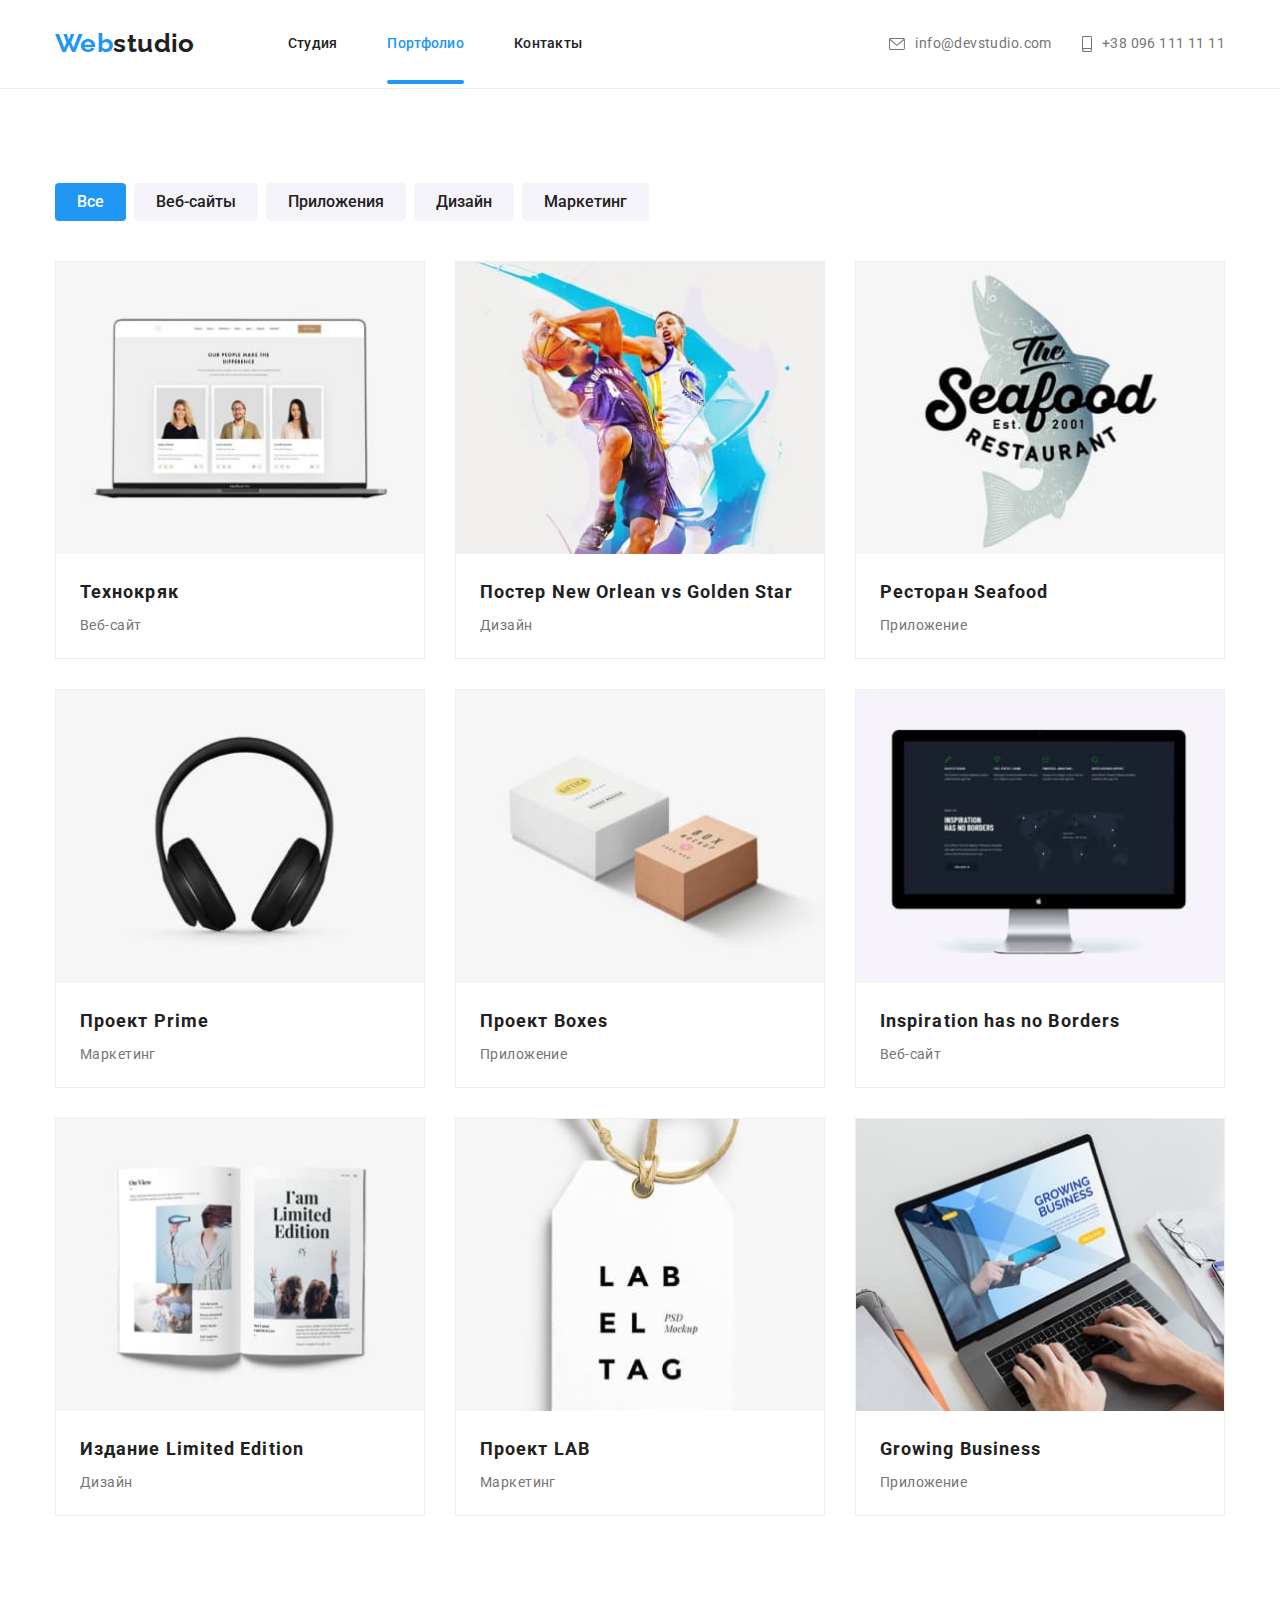
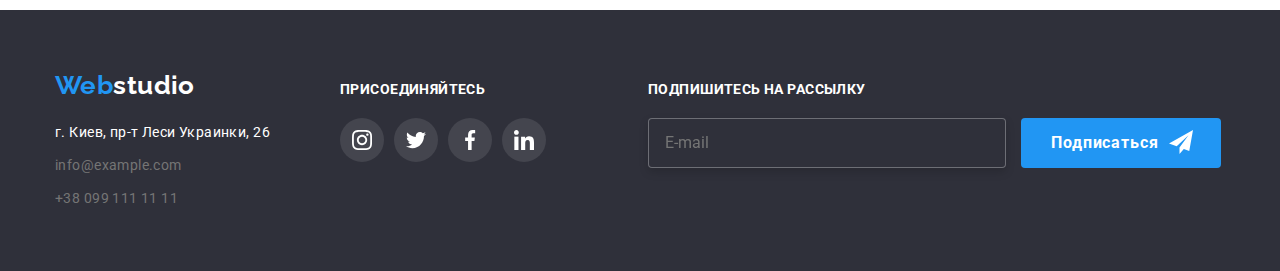
==== commit fe0a39c6: "hw08" ====
--- a/portfolio.html
+++ b/portfolio.html
@@ -83,7 +83,21 @@
                         <a class="link card__link" href="">
                             <div class="card__body">
                         <div class="card__tomb"> 
-                       <img src="./images/portfolio/img1.jpg" alt="Технокряк" width="370">
+                    <picture>
+                        <source srcset="
+                            ./images/desktop/portpholio/img1.jpg    1x,
+                            ./images/desktop/portpholio/img1@2x.jpg 2x
+                          " media="(min-width: 1200px)" />
+                        <source srcset="
+                            ./images/tablet/portpholio/img1.jpg    1x,
+                            ./images/tablet/portpholio/img1@2x.jpg 2x
+                          " media="(min-width: 768px)" />
+                        <source srcset="
+                            ./images/mobile/portpholio/img1.jpg    1x,
+                            ./images/mobile/portpholio/img1.jpg 2x
+                          " media="(max-width: 767px)" />
+                        <img src="./images/desktop/portpholio/img1.jpg" alt="Технокряк" width="450" />
+                    </picture>
                        <div class="card__overlay">
                         <p class="card__overlay-text">Технокряк это современная площадка распространения коронавируса. 
                         Компании используют эту платформу для цифрового шпионажа и атак
@@ -104,7 +118,21 @@
                         <a class="link card__link" href="">
                             <div class="card__body">
                         <div class="card__tomb">
-                    <img src="./images/portfolio/img2.jpg" alt="Постер New Orlean vs Golden Star" width="370">
+                    <picture>
+                        <source srcset="
+                            ./images/desktop/portpholio/img2.jpg    1x,
+                            ./images/desktop/portpholio/img2@2x.jpg 2x
+                          " media="(min-width: 1200px)" />
+                        <source srcset="
+                            ./images/tablet/portpholio/img2.jpg    1x,
+                            ./images/tablet/portpholio/img2@2x.jpg 2x
+                          " media="(min-width: 768px)" />
+                        <source srcset="
+                            ./images/mobile/portpholio/img2.jpg    1x,
+                            ./images/mobile/portpholio/img2.jpg 2x
+                          " media="(max-width: 767px)" />
+                        <img src="./images/desktop/portpholio/img2.jpg" alt="Постер New Orlean vs Golden Star" width="450" />
+                    </picture>
                         <div class="card__overlay">
                             <p class="card__overlay-text">Технокряк это современная площадка распространения коронавируса. 
                             Компании используют эту платформу для цифрового шпионажа и атак
@@ -125,7 +153,21 @@
                         <a class="link card__link" href="">
                             <div class="card__body">
                         <div class="card__tomb">
-                    <img src="./images/portfolio/img3.jpg" alt="Ресторан Seafood" width="370">
+                    <picture>
+                        <source srcset="
+                            ./images/desktop/portpholio/img3.jpg    1x,
+                            ./images/desktop/portpholio/img3@2x.jpg 2x
+                          " media="(min-width: 1200px)" />
+                        <source srcset="
+                            ./images/tablet/portpholio/img3.jpg    1x,
+                            ./images/tablet/portpholio/img3@2x.jpg 2x
+                          " media="(min-width: 768px)" />
+                        <source srcset="
+                            ./images/mobile/portpholio/img3.jpg    1x,
+                            ./images/mobile/portpholio/img3.jpg 2x
+                          " media="(max-width: 767px)" />
+                        <img src="./images/desktop/portpholio/img3.jpg" alt="Ресторан Seafood" width="450" />
+                    </picture>
                     <div class="card__overlay">
                         <p class="card__overlay-text">Технокряк это современная площадка распространения коронавируса. 
                         Компании используют эту платформу для цифрового шпионажа и атак
@@ -145,7 +187,21 @@
                         <a class="link card__link" href="">
                             <div class="card__body">
                         <div class="card__tomb">
-                    <img src="./images/portfolio/img4.jpg" alt="Проект Prime" width="370">
+                    <picture>
+                        <source srcset="
+                            ./images/desktop/portpholio/img4.jpg    1x,
+                            ./images/desktop/portpholio/img4@2x.jpg 2x
+                          " media="(min-width: 1200px)" />
+                        <source srcset="
+                            ./images/tablet/portpholio/img4.jpg    1x,
+                            ./images/tablet/portpholio/img4@2x.jpg 2x
+                          " media="(min-width: 768px)" />
+                        <source srcset="
+                            ./images/mobile/portpholio/img4.jpg    1x,
+                            ./images/mobile/portpholio/img4.jpg 2x
+                          " media="(max-width: 767px)" />
+                        <img src="./images/desktop/portpholio/img4.jpg" alt="Проект Prime" width="450" />
+                    </picture>
                     <div class="card__overlay">
                         <p class="card__overlay-text">Технокряк это современная площадка распространения коронавируса. 
                         Компании используют эту платформу для цифрового шпионажа и атак
@@ -166,7 +222,21 @@
                         <a class="link card__link" href="">
                             <div class="card__body">
                         <div class="card__tomb">
-                    <img src="./images/portfolio/img5.jpg" alt="Проект Boxes" width="370">
+                    <picture>
+                        <source srcset="
+                            ./images/desktop/portpholio/img5.jpg    1x,
+                            ./images/desktop/portpholio/img5@2x.jpg 2x
+                          " media="(min-width: 1200px)" />
+                        <source srcset="
+                            ./images/tablet/portpholio/img5.jpg    1x,
+                            ./images/tablet/portpholio/img5@2x.jpg 2x
+                          " media="(min-width: 768px)" />
+                        <source srcset="
+                            ./images/mobile/portpholio/img5.jpg    1x,
+                            ./images/mobile/portpholio/img5.jpg 2x
+                          " media="(max-width: 767px)" />
+                        <img src="./images/desktop/portpholio/img5.jpg" alt="Проект Boxes" width="450" />
+                    </picture>
                     <div class="card__overlay">
                         <p class="card__overlay-text">Технокряк это современная площадка распространения коронавируса. 
                         Компании используют эту платформу для цифрового шпионажа и атак
@@ -187,7 +257,21 @@
                         <a class="link card__link" href="">
                             <div class="card__body">
                         <div class="card__tomb">
-                    <img src="./images/portfolio/img6.jpg" alt="Inspiration has no Borders" width="370">
+                    <picture>
+                        <source srcset="
+                            ./images/desktop/portpholio/img6.jpg    1x,
+                            ./images/desktop/portpholio/img6@2x.jpg 2x
+                          " media="(min-width: 1200px)" />
+                        <source srcset="
+                            ./images/tablet/portpholio/img6.jpg    1x,
+                            ./images/tablet/portpholio/img6@2x.jpg 2x
+                          " media="(min-width: 768px)" />
+                        <source srcset="
+                            ./images/mobile/portpholio/img6.jpg    1x,
+                            ./images/mobile/portpholio/img6.jpg 2x
+                          " media="(max-width: 767px)" />
+                        <img src="./images/desktop/portpholio/img6.jpg" alt="Inspiration has no Borders" width="450" />
+                    </picture>
                     <div class="card__overlay">
                         <p class="card__overlay-text">Технокряк это современная площадка распространения коронавируса. 
                         Компании используют эту платформу для цифрового шпионажа и атак
@@ -208,7 +292,21 @@
                         <a class="link card__link" href="">
                             <div class="card__body">
                         <div class="card__tomb">
-                    <img src="./images/portfolio/img7.jpg" alt="Издание Limited Edition" width="370">
+                    <picture>
+                        <source srcset="
+                            ./images/desktop/portpholio/img7.jpg    1x,
+                            ./images/desktop/portpholio/img7@2x.jpg 2x
+                          " media="(min-width: 1200px)" />
+                        <source srcset="
+                            ./images/tablet/portpholio/img7.jpg    1x,
+                            ./images/tablet/portpholio/img7@2x.jpg 2x
+                          " media="(min-width: 768px)" />
+                        <source srcset="
+                            ./images/mobile/portpholio/img7.jpg    1x,
+                            ./images/mobile/portpholio/img7.jpg 2x
+                          " media="(max-width: 767px)" />
+                        <img src="./images/desktop/portpholio/img7.jpg" alt="Издание Limited Edition" width="450" />
+                    </picture>
                     <div class="card__overlay">
                         <p class="card__overlay-text">Технокряк это современная площадка распространения коронавируса. 
                         Компании используют эту платформу для цифрового шпионажа и атак
@@ -229,7 +327,21 @@
                         <a class="link card__link" href="">
                             <div class="card__body">
                         <div class="card__tomb">
-                    <img src="./images/portfolio/img8.jpg" alt="Проект LAB" width="370">
+                    <picture>
+                        <source srcset="
+                            ./images/desktop/portpholio/img8.jpg    1x,
+                            ./images/desktop/portpholio/img8@2x.jpg 2x
+                          " media="(min-width: 1200px)" />
+                        <source srcset="
+                             ./images/tablet/portpholio/img8.jpg    1x,
+                             ./images/tablet/portpholio/img8@2x.jpg 2x
+                           " media="(min-width: 768px)" />
+                        <source srcset="
+                                ./images/mobile/portpholio/img8.jpg    1x,
+                                ./images/mobile/portpholio/img8.jpg 2x
+                              " media="(max-width: 767px)" />
+                        <img src="./images/desktop/portpholio/img8.jpg" alt="Проект LAB" width="450" />
+                    </picture>
                     <div class="card__overlay">
                         <p class="card__overlay-text">Технокряк это современная площадка распространения коронавируса. 
                         Компании используют эту платформу для цифрового шпионажа и атак
@@ -249,7 +361,21 @@
                         <a class="link card__link" href="">
                             <div class="card__body">
                         <div class="card__tomb">
-                    <img src="./images/portfolio/img9.jpg" alt="Growing Business" width="370">
+                    <picture>
+                        <source srcset="
+                            ./images/desktop/portpholio/img9.jpg    1x,
+                            ./images/desktop/portpholio/img9@2x.jpg 2x
+                          " media="(min-width: 1200px)" />
+                        <source srcset="
+                             ./images/tablet/portpholio/img9.jpg    1x,
+                             ./images/tablet/portpholio/img9@2x.jpg 2x
+                           " media="(min-width: 768px)" />
+                        <source srcset="
+                              ./images/mobile/portpholio/img9.jpg    1x,
+                              ./images/mobile/portpholio/img9.jpg 2x
+                            " media="(max-width: 767px)" />
+                        <img src="./images/desktop/portpholio/img9.jpg" alt="Growing Business" width="450" />
+                    </picture>
                     <div class="card__overlay">
                         <p class="card__overlay-text">Технокряк это современная площадка распространения коронавируса. 
                         Компании используют эту платформу для цифрового шпионажа и атак
--- a/css/styles.css
+++ b/css/styles.css
@@ -429,10 +429,50 @@
   text-align: center;
   padding-top: 200px;
   padding-bottom: 200px;
-  background-image: linear-gradient(to bottom, var(--gradient-color), var(--gradient-color)), url(../images/hero/img-1.jpg);
   background-repeat: no-repeat;
   background-position: center;
   background-size: cover;
+  background-image: linear-gradient(to right, rgba(47, 48, 58, 0.4), rgba(47, 48, 58, 0.4)), url(../images/mobile/hero/hero.jpg);
+  background-repeat: no-repeat;
+  background-size: cover;
+  background-position: center;
+}
+
+@media (min-device-pixel-ratio: 2), (min-resolution: 192dpi), (min-resolution: 2dppx) {
+  .hero {
+    background-image: linear-gradient(to right, rgba(47, 48, 58, 0.4), rgba(47, 48, 58, 0.4)), url(../images/tablet/hero/hero.jpg);
+  }
+}
+
+@media screen and (min-width: 480px) {
+  .hero {
+    background-image: linear-gradient(to right, rgba(47, 48, 58, 0.4), rgba(47, 48, 58, 0.4)), url(../images/tablet/hero/hero.jpg);
+  }
+}
+
+@media screen and (min-width: 480px) and (min-device-pixel-ratio: 2), screen and (min-width: 480px) and (min-resolution: 192dpi), screen and (min-width: 480px) and (min-resolution: 2dppx) {
+  .hero {
+    background-image: linear-gradient(to right, rgba(47, 48, 58, 0.4), rgba(47, 48, 58, 0.4)), url(../images/tablet/hero/hero@2x.jpg);
+  }
+}
+
+@media screen and (min-width: 768px) {
+  .hero {
+    background-image: linear-gradient(to right, rgba(47, 48, 58, 0.4), rgba(47, 48, 58, 0.4)), url(../images/desktop/hero/hero.jpg);
+  }
+}
+
+@media screen and (min-width: 768px) and (min-device-pixel-ratio: 2), screen and (min-width: 768px) and (min-resolution: 192dpi), screen and (min-width: 768px) and (min-resolution: 2dppx) {
+  .hero {
+    background-image: linear-gradient(to right, rgba(47, 48, 58, 0.4), rgba(47, 48, 58, 0.4)), url(../images/desktop/hero/hero@2x.jpg);
+  }
+}
+
+@media screen and (min-width: 1200px) {
+  .hero {
+    padding-top: 200px;
+    padding-bottom: 200px;
+  }
 }
 
 @media screen and (max-width: 1199px) {
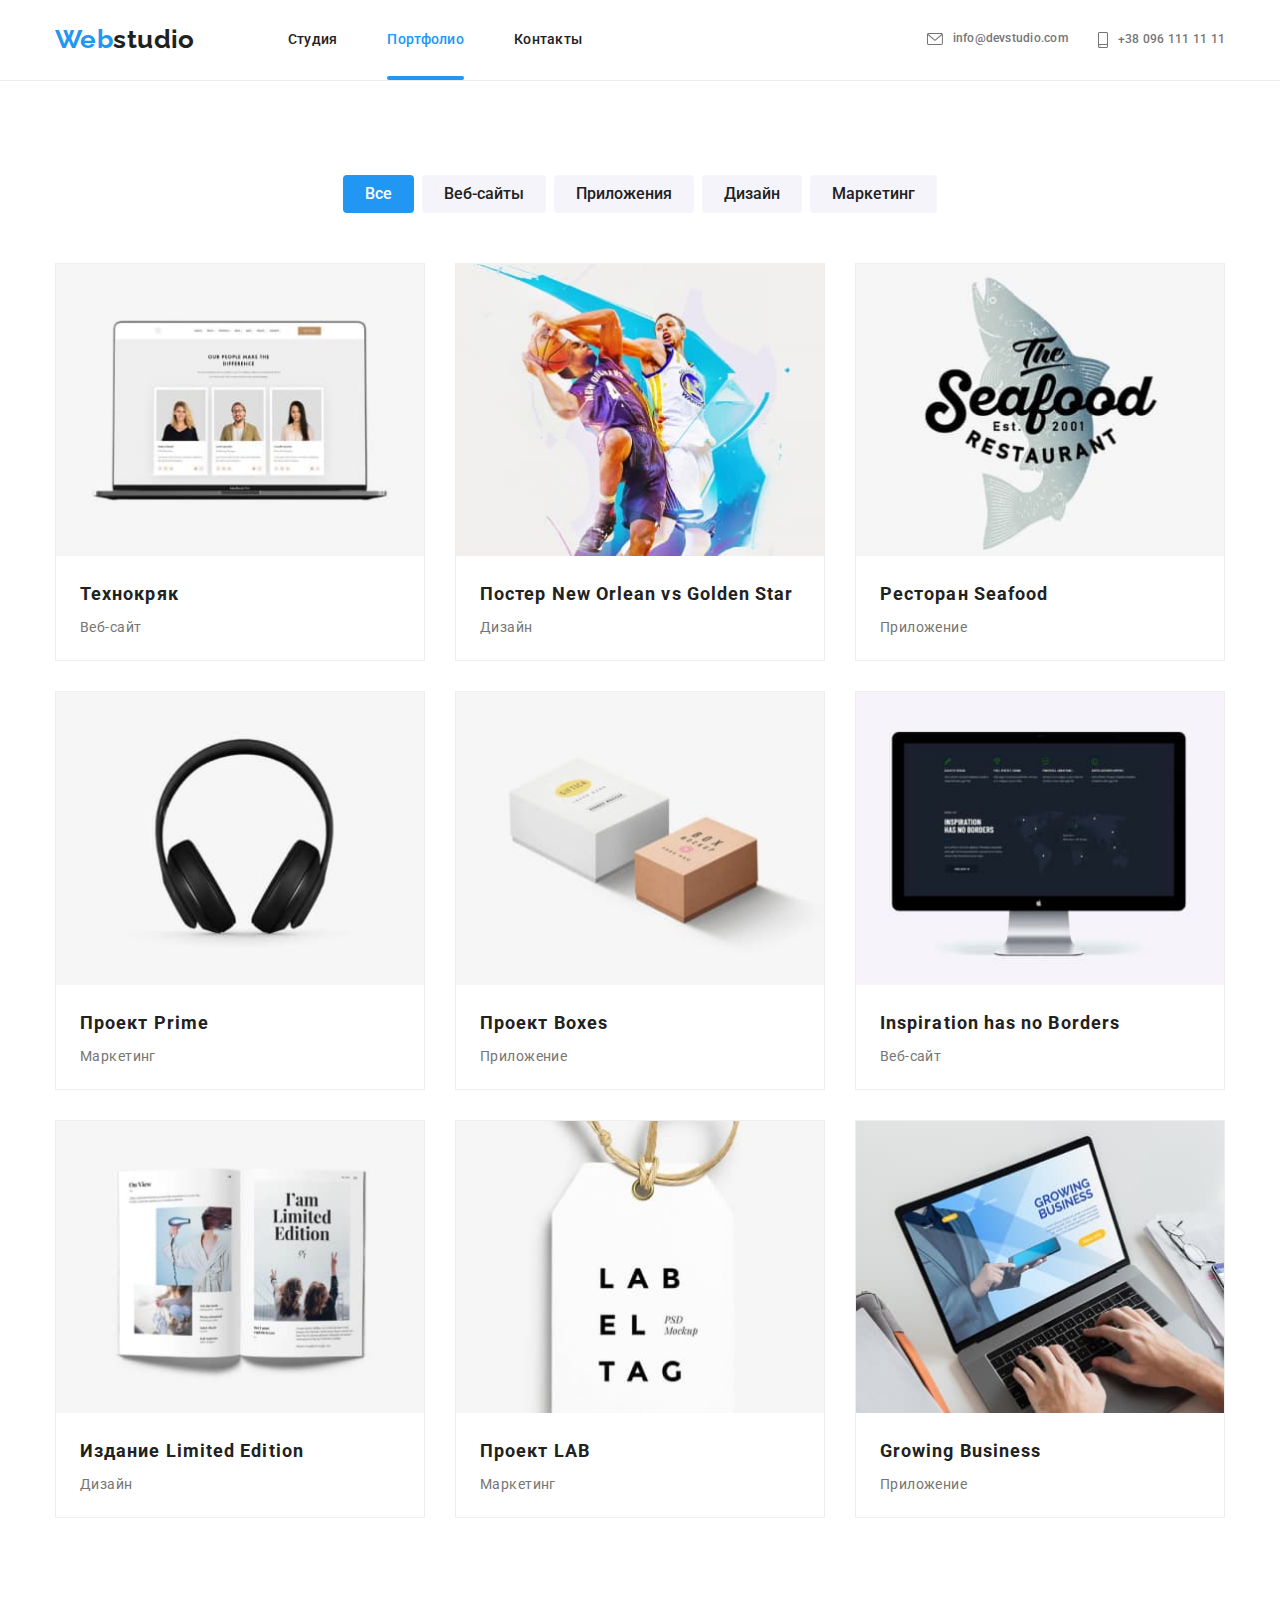
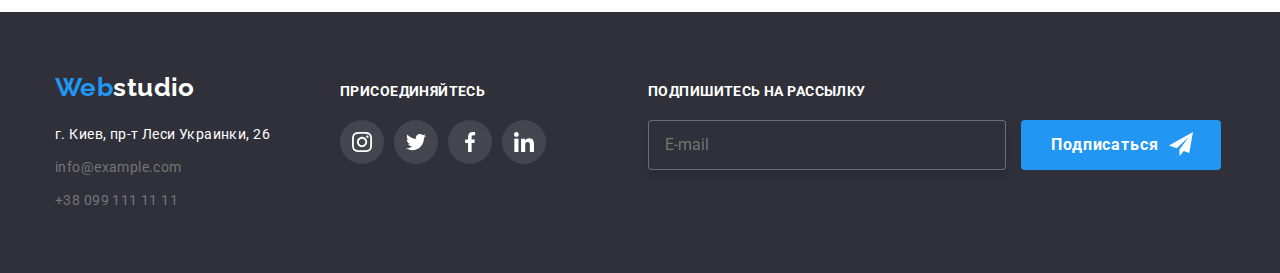
==== commit 2333c26d: "hw8 v1.1" ====
--- a/portfolio.html
+++ b/portfolio.html
@@ -34,7 +34,7 @@
                 <ul class="list contacts">
                     <li class="contacts__item">
     
-                        <a class="link contacts__link" href="mailto:info@devstudio.com">
+                        <a class="link contacts__link mail-link" href="mailto:info@devstudio.com">
                             <svg class="contacts__icon" width="16px" height="12px">
                                 <use href="./images/sprite.svg#icon-envelope"></use>
                             </svg>
@@ -42,7 +42,7 @@
                     </li>
                     <li class="contacts__item">
     
-                        <a class="link contacts__link" href="tel:+380961111111">
+                        <a class="link contacts__link tel-link" href="tel:+380961111111">
                             <svg class="contacts__icon" width="10px" height="16px">
                                 <use href="./images/sprite.svg#icon-smartphone"></use>
                             </svg>
@@ -79,7 +79,7 @@
             </ul>
             <ul class="list card-list">
                 <li class="card-list__item">
-                    <article class="card">
+                    <div class="card">
                         <a class="link card__link" href="">
                             <div class="card__body">
                         <div class="card__tomb"> 
@@ -110,11 +110,11 @@
                     </div>
                 </div>
                         </a>
-                    </article>
+                    </div>
                     </li>
                 
                 <li class="card-list__item">
-                    <article class="card">
+                    <div class="card">
                         <a class="link card__link" href="">
                             <div class="card__body">
                         <div class="card__tomb">
@@ -145,11 +145,11 @@
                         </div>
                     </div>
                         </a>
-                    </article>
+                    </div>
                 </li>
                 
                 <li class="card-list__item"> 
-                    <article class="card">
+                    <div class="card">
                         <a class="link card__link" href="">
                             <div class="card__body">
                         <div class="card__tomb">
@@ -180,10 +180,10 @@
                         </div>
                     </div>
                         </a>
-                    </article>
+                    </div>
                 </li>
                 <li  class="card-list__item"> 
-                    <article class="card">
+                    <div class="card">
                         <a class="link card__link" href="">
                             <div class="card__body">
                         <div class="card__tomb">
@@ -214,11 +214,11 @@
                         </div>
                     </div>
                         </a>
-                    </article>
+                    </div>
                 </li>
 
                 <li class="card-list__item">
-                    <article class="card">
+                    <div class="card">
                         <a class="link card__link" href="">
                             <div class="card__body">
                         <div class="card__tomb">
@@ -249,11 +249,11 @@
                         </div>
                     </div>
                         </a>
-                    </article>
+                    </div>
                 </li>
 
                 <li class="card-list__item">
-                    <article class="card">
+                    <div class="card">
                         <a class="link card__link" href="">
                             <div class="card__body">
                         <div class="card__tomb">
@@ -284,11 +284,11 @@
                         </div>
                     </div>
                         </a>
-                    </article>
+                    </div>
                 </li>
 
                 <li class="card-list__item">
-                    <article class="card">
+                    <div class="card">
                         <a class="link card__link" href="">
                             <div class="card__body">
                         <div class="card__tomb">
@@ -319,11 +319,11 @@
                         </div>
                     </div>
                         </a>
-                    </article>
+                    </div>
                 </li>
 
                 <li class="card-list__item">
-                    <article class="card">
+                    <div class="card">
                         <a class="link card__link" href="">
                             <div class="card__body">
                         <div class="card__tomb">
@@ -354,10 +354,10 @@
                         </div>
                     </div>
                         </a>
-                    </article>
-                </li>
-                <li class="card-list__item">
-                    <article class="card">
+                    </div>
+                </li>
+                <li class="card-list__item">
+                    <div class="card">
                         <a class="link card__link" href="">
                             <div class="card__body">
                         <div class="card__tomb">
@@ -388,7 +388,7 @@
                         </div> 
                     </div> 
                     </a>
-                    </article>
+                    </div>
                 </li>
             </ul>
         </div>
--- a/css/styles.css
+++ b/css/styles.css
@@ -283,6 +283,10 @@
 .contacts__link {
   display: flex;
   align-items: center;
+  font-weight: 500;
+  font-size: 12px;
+  line-height: 1.16;
+  letter-spacing: 0.02em;
 }
 
 @media screen and (max-width: 767px) {
@@ -295,17 +299,24 @@
   }
 }
 
-@media screen and (min-width: 768px) {
-  .contacts__link {
-    padding-top: 5px;
-    padding-bottom: 5px;
-  }
-}
-
 @media screen and (min-width: 1200px) {
   .contacts__link {
     padding-top: 32px;
     padding-bottom: 32px;
+  }
+}
+
+@media screen and (min-width: 768px) and (max-width: 1199px) {
+  .mail-link {
+    padding-top: 21px;
+    padding-bottom: 5px;
+  }
+}
+
+@media screen and (min-width: 768px) and (max-width: 1199px) {
+  .tel-link {
+    padding-top: 5px;
+    padding-bottom: 21px;
   }
 }
 
@@ -1085,18 +1096,35 @@
 }
 
 .buttons-list {
-  text-align: left;
   display: flex;
+  justify-content: left;
   flex-wrap: wrap;
 }
 
-.buttons-list__item:not(:last-child) {
-  margin-right: 8px;
-  margin-bottom: 15px;
-}
-
-.buttons-list__item:last-child {
-  margin-bottom: 40px;
+@media screen and (min-width: 768px) {
+  .buttons-list {
+    justify-content: center;
+    margin-bottom: 30px;
+  }
+}
+
+@media screen and (min-width: 1200px) {
+  .buttons-list {
+    margin-bottom: 50px;
+  }
+}
+
+@media screen and (max-width: 767px) {
+  .buttons-list__item:not(:last-child) {
+    margin-right: 8px;
+    margin-bottom: 15px;
+  }
+}
+
+@media screen and (min-width: 768px) {
+  .buttons-list__item:not(:last-child) {
+    margin-right: 8px;
+  }
 }
 
 @media screen and (min-width: 768px) {
@@ -1129,6 +1157,19 @@
   .card-list__item:not(:last-child) {
     margin-bottom: 30px;
   }
+}
+
+.card-list__item {
+  transition: box-shadow var(--transformationt-time) var(--cubic-bezier);
+}
+
+.card__body {
+  transition: box-shadow var(--transformationt-time) var(--cubic-bezier);
+}
+
+.card__link:hover .card-list__item,
+.card__link:focus .card-list__item {
+  box-shadow: 0px 1px 1px #0000001f, 0px 4px 4px rgba(0, 0, 0, 0.06), 1px 4px 6px rgba(0, 0, 0, 0.16);
 }
 
 .card__header {
@@ -1173,12 +1214,8 @@
   transform: translateY(-100%);
 }
 
-.card__body {
-  transition: box-shadow var(--transformationt-time) var(--cubic-bezier);
-}
-
-.card__link:hover .card__body,
-.card__link:focus .card__body {
+.card__link:hover,
+.card__link:focus {
   box-shadow: 0px 1px 1px #0000001f, 0px 4px 4px rgba(0, 0, 0, 0.06), 1px 4px 6px rgba(0, 0, 0, 0.16);
 }
 
@@ -1325,8 +1362,8 @@
   position: relative;
 }
 
-.form-input__tomb:focus-within .form-input__icon,
-.form-input__tomb:focus-within .form-input {
+.form__label:focus-within .form-input__icon,
+.form__label:focus-within .form-input {
   fill: var(--logo-button-color);
   border-color: var(--logo-button-color);
   outline: var(--logo-button-color);
@@ -1378,4 +1415,173 @@
 .form-button:focus {
   box-shadow: 0px 4px 4px rgba(0, 0, 0, 0.15);
 }
+
+.form-field {
+  display: flex;
+  flex-direction: column;
+  margin-bottom: 10px;
+  position: relative;
+  color: var(--dark-color);
+}
+
+.form-field--margin-bottom {
+  margin-bottom: 0;
+}
+
+.form-field__label {
+  margin-bottom: 4px;
+  font-size: 12px;
+  line-height: 1.17;
+  letter-spacing: 0.01em;
+  color: var(--font-color-dark);
+}
+
+.form-field__input {
+  cursor: pointer;
+  border: 1px solid rgba(33, 33, 33, 0.2);
+  border-radius: 4px;
+  padding-top: 12px;
+  padding-bottom: 12px;
+  padding-left: 42px;
+  padding-right: 0;
+  height: 40px;
+  font-size: 14px;
+  line-height: 1.14;
+  letter-spacing: 0.01em;
+  transition: border 250ms var(--timing-function);
+}
+
+.form-field__input:hover, .form-field__input:focus {
+  border: 1px solid var(--accent-color);
+  outline: none;
+}
+
+.form-field__icon {
+  position: absolute;
+  top: 55%;
+  margin-left: 12px;
+  fill: currentColor;
+  transition: color 250ms var(--timing-function);
+}
+
+.form-field__icon:focus, .form-field__icon:hover {
+  color: var(--accent-color);
+  cursor: pointer;
+}
+
+.form-field__input:hover + .form-field__icon,
+.form-field__input:focus + .form-field__icon {
+  color: var(--accent-color);
+}
+
+.form-field:focus-within > .form-field__icon {
+  color: rgba(33, 150, 243, 0.9);
+}
+
+.form-text-area::placeholder {
+  font-size: 14px;
+  line-height: 1.14;
+  letter-spacing: 0.01em;
+  color: rgba(117, 117, 117, 0.5);
+}
+
+.form-field__text-area {
+  resize: none;
+  cursor: pointer;
+  height: 120px;
+  padding: 12px 16px;
+  margin-bottom: 20px;
+  border: 1px solid rgba(33, 33, 33, 0.2);
+  border-radius: 4px;
+  font-size: 14px;
+  line-height: 1.14;
+  letter-spacing: 0.01em;
+  transition: border 250ms var(--timing-function);
+}
+
+.form-field__text-area:hover, .form-field__text-area:focus {
+  border: 1px solid var(--accent-color);
+  outline: none;
+}
+
+.form-field:nth-child(5) {
+  flex-direction: row;
+}
+
+.form-field__checkbox-lable {
+  display: flex;
+  align-items: center;
+  justify-content: start;
+  cursor: pointer;
+  font-size: 12px;
+  line-height: 1.71;
+  letter-spacing: 0.03em;
+  color: var(--font-color-dark);
+  margin-bottom: 30px;
+}
+
+@media screen and (max-width: 350px) {
+  .form-field__checkbox-lable {
+    font-size: 10px;
+  }
+}
+
+@media screen and (max-width: 480px) {
+  .form-field__checkbox-lable {
+    flex-wrap: wrap;
+  }
+}
+
+@media screen and (min-width: 1200px) {
+  .form-field__checkbox-lable {
+    font-size: 14px;
+  }
+}
+
+.form-field__checkbox {
+  appearance: none;
+}
+
+.form-field__check-box-part {
+  cursor: pointer;
+  margin-right: 8.38px;
+  width: 16px;
+  height: 15px;
+  background-image: url(../images/vector.svg);
+}
+
+@media screen and (min-width: 1200px) {
+  .form-field__check-box-part {
+    margin-left: 12px;
+  }
+}
+
+.form-field__checkbox:focus + .form-field__check-box-part {
+  outline: 1px solid var(--accent-color);
+}
+
+.form-field__checkbox:checked:focus + .form-field__check-box-part {
+  background-color: #2196f3;
+  outline: 1px solid var(--accent-color);
+  background-image: url(../images/r.svg);
+  background-repeat: no-repeat;
+  background-position: center;
+}
+
+.modal-form__btn {
+  display: block;
+  padding: 10px 55px;
+  margin-left: auto;
+  margin-right: auto;
+  cursor: pointer;
+  border: none;
+  background-color: #188ce8;
+  box-shadow: 0px 4px 4px rgba(0, 0, 0, 0.15);
+  border-radius: 4px;
+  font-weight: bold;
+  font-size: 16px;
+  line-height: 1.87;
+  letter-spacing: 0.06em;
+  color: var(--main-color);
+}
 /*# sourceMappingURL=styles.css.map */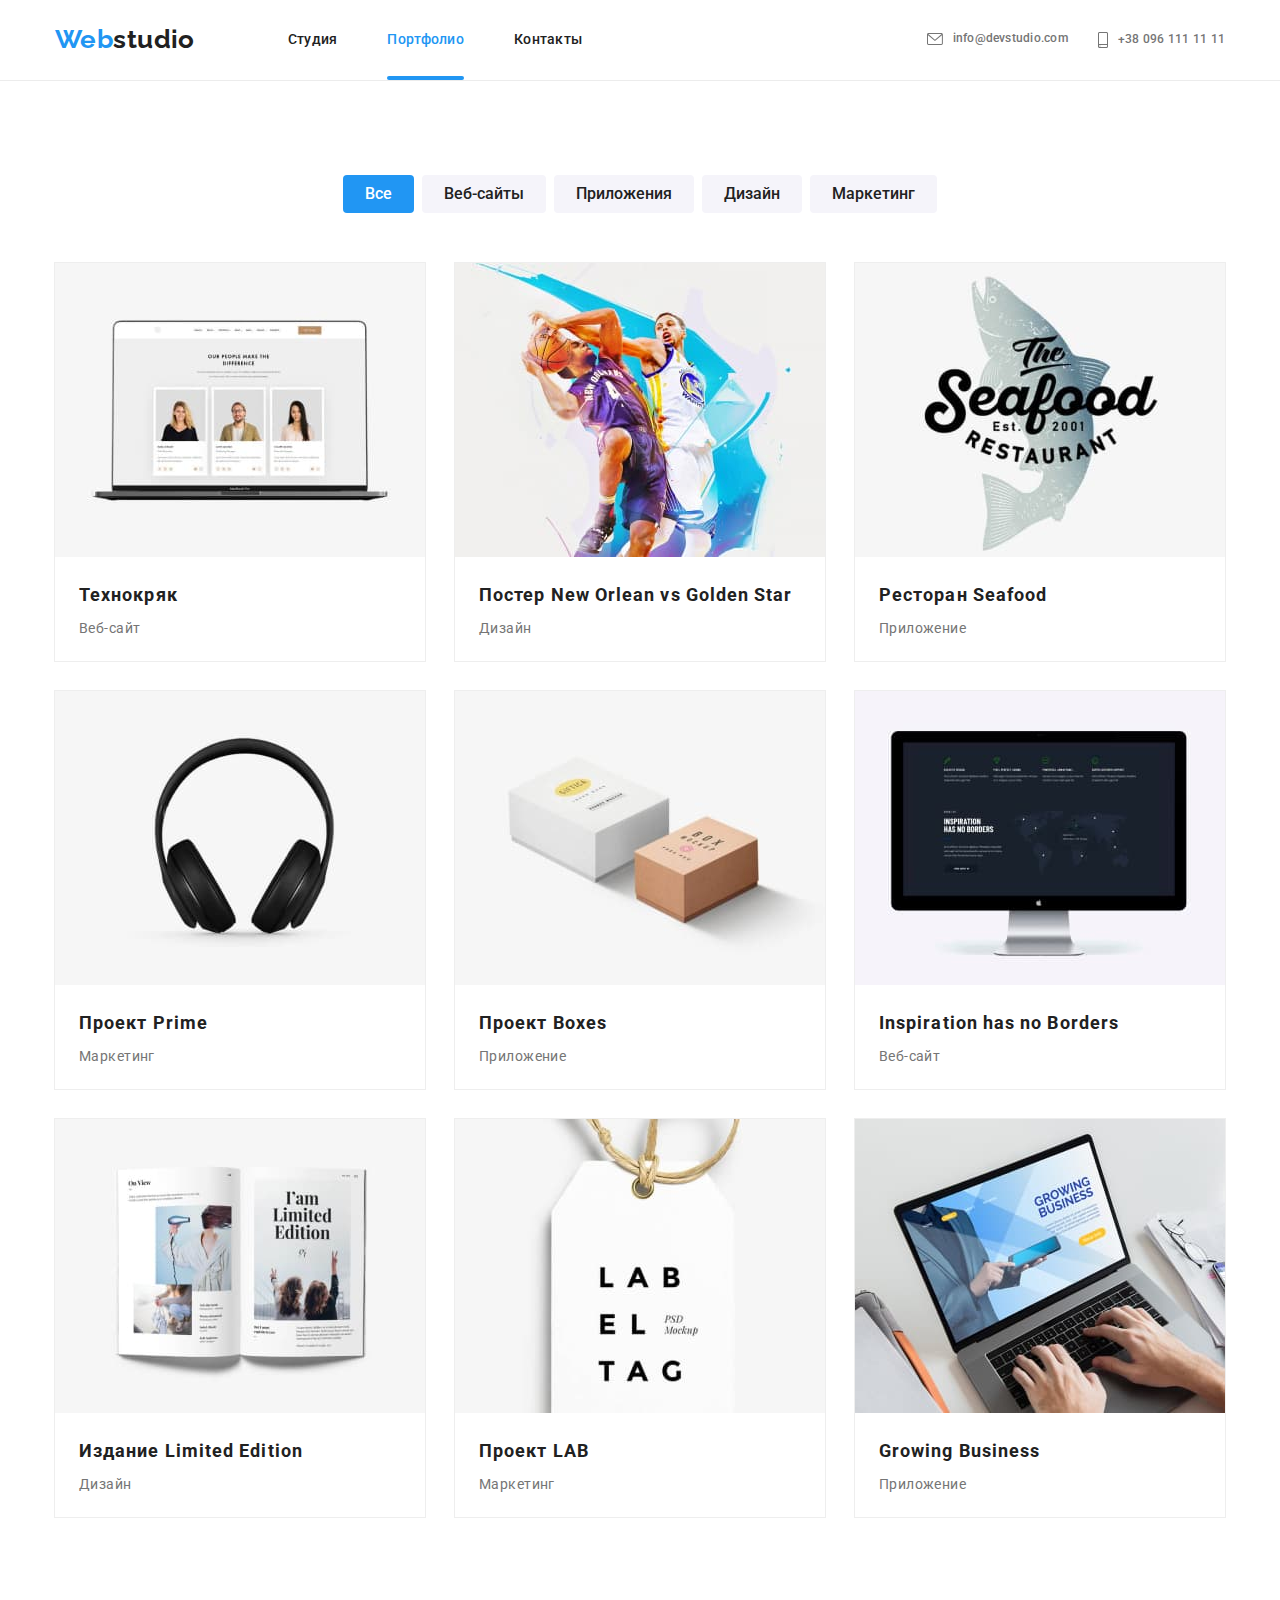
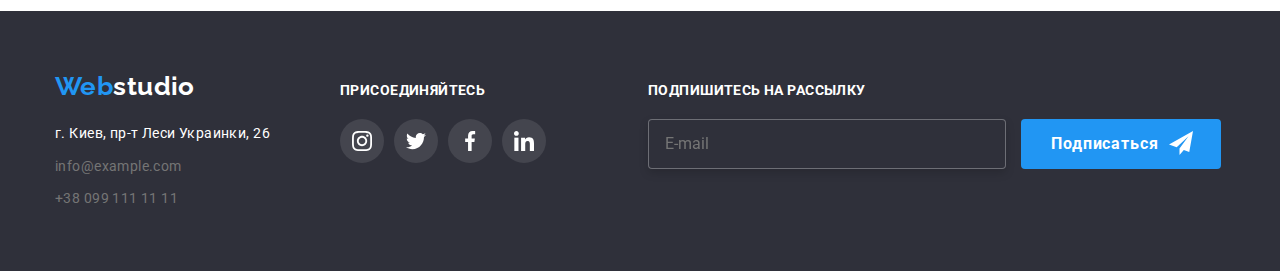
==== commit c8958dc4: "hw8 2.0" ====
--- a/portfolio.html
+++ b/portfolio.html
@@ -78,317 +78,299 @@
                 <li class="buttons-list__item"> <button  type="button" class="portpholio__button"> Маркетинг</button></li>
             </ul>
             <ul class="list card-list">
-                <li class="card-list__item">
-                    <div class="card">
-                        <a class="link card__link" href="">
-                            <div class="card__body">
-                        <div class="card__tomb"> 
-                    <picture>
-                        <source srcset="
-                            ./images/desktop/portpholio/img1.jpg    1x,
-                            ./images/desktop/portpholio/img1@2x.jpg 2x
-                          " media="(min-width: 1200px)" />
-                        <source srcset="
-                            ./images/tablet/portpholio/img1.jpg    1x,
-                            ./images/tablet/portpholio/img1@2x.jpg 2x
-                          " media="(min-width: 768px)" />
-                        <source srcset="
-                            ./images/mobile/portpholio/img1.jpg    1x,
-                            ./images/mobile/portpholio/img1.jpg 2x
-                          " media="(max-width: 767px)" />
-                        <img src="./images/desktop/portpholio/img1.jpg" alt="Технокряк" width="450" />
-                    </picture>
-                       <div class="card__overlay">
-                        <p class="card__overlay-text">Технокряк это современная площадка распространения коронавируса. 
-                        Компании используют эту платформу для цифрового шпионажа и атак
-                         на защищённые сервера конкурентов.</p>        
-                    </div>
-                   </div> 
-                   <div class="card__text-thomb">                  
-                    <h2 class="card__header">Технокряк</h2>
-                     <p class="card__text">Веб-сайт</p>
-                    </div>
-                </div>
-                        </a>
-                    </div>
+                <li class="card-list__item ">
+                    <a class="link card__link " href="">
+                        <div class="card__body card__text-thomb--padding-bottom">
+                            <div class="card__tomb">
+                                <picture>
+                                    <source srcset="
+                                                ./images/desktop/portpholio/img1.jpg    1x,
+                                                ./images/desktop/portpholio/img1@2x.jpg 2x
+                                              " media="(min-width: 1200px)" />
+                                    <source srcset="
+                                                ./images/tablet/portpholio/img1.jpg    1x,
+                                                ./images/tablet/portpholio/img1@2x.jpg 2x
+                                              " media="(min-width: 768px)" />
+                                    <source srcset="
+                                                ./images/mobile/portpholio/img1.jpg    1x,
+                                                ./images/mobile/portpholio/img1.jpg 2x
+                                              " media="(max-width: 767px)" />
+                                    <img src="./images/desktop/portpholio/img1.jpg" alt="Технокряк" width="450" />
+                                </picture>
+                                <div class="card__overlay">
+                                    <p class="card__overlay-text">Технокряк это современная площадка распространения коронавируса.
+                                        Компании используют эту платформу для цифрового шпионажа и атак
+                                        на защищённые сервера конкурентов.</p>
+                                </div>
+                            </div>
+                            <div class="card__text-thomb">
+                                <h2 class="card__header">Технокряк</h2>
+                                <p class="card__text">Веб-сайт</p>
+                            </div>
+                        </div>
+                    </a>
                     </li>
                 
                 <li class="card-list__item">
-                    <div class="card">
-                        <a class="link card__link" href="">
-                            <div class="card__body">
-                        <div class="card__tomb">
-                    <picture>
-                        <source srcset="
-                            ./images/desktop/portpholio/img2.jpg    1x,
-                            ./images/desktop/portpholio/img2@2x.jpg 2x
-                          " media="(min-width: 1200px)" />
-                        <source srcset="
-                            ./images/tablet/portpholio/img2.jpg    1x,
-                            ./images/tablet/portpholio/img2@2x.jpg 2x
-                          " media="(min-width: 768px)" />
-                        <source srcset="
-                            ./images/mobile/portpholio/img2.jpg    1x,
-                            ./images/mobile/portpholio/img2.jpg 2x
-                          " media="(max-width: 767px)" />
-                        <img src="./images/desktop/portpholio/img2.jpg" alt="Постер New Orlean vs Golden Star" width="450" />
-                    </picture>
-                        <div class="card__overlay">
-                            <p class="card__overlay-text">Технокряк это современная площадка распространения коронавируса. 
-                            Компании используют эту платформу для цифрового шпионажа и атак
-                             на защищённые сервера конкурентов.</p>        
-                        </div>
-                    </div>
-                        <div class="card__text-thomb">  
-                    <h2 class="card__header">Постер New Orlean vs Golden Star</h2>
-                    <p class="card__text">Дизайн</p>
-                        </div>
-                    </div>
-                        </a>
-                    </div>
+                    <a class="link card__link" href="">
+                        <div class="card__body">
+                            <div class="card__tomb">
+                                <picture>
+                                    <source srcset="
+                                                ./images/desktop/portpholio/img2.jpg    1x,
+                                                ./images/desktop/portpholio/img2@2x.jpg 2x
+                                              " media="(min-width: 1200px)" />
+                                    <source srcset="
+                                                ./images/tablet/portpholio/img2.jpg    1x,
+                                                ./images/tablet/portpholio/img2@2x.jpg 2x
+                                              " media="(min-width: 768px)" />
+                                    <source srcset="
+                                                ./images/mobile/portpholio/img2.jpg    1x,
+                                                ./images/mobile/portpholio/img2.jpg 2x
+                                              " media="(max-width: 767px)" />
+                                    <img src="./images/desktop/portpholio/img2.jpg" alt="Постер New Orlean vs Golden Star" width="450" />
+                                </picture>
+                                <div class="card__overlay">
+                                    <p class="card__overlay-text">Технокряк это современная площадка распространения коронавируса.
+                                        Компании используют эту платформу для цифрового шпионажа и атак
+                                        на защищённые сервера конкурентов.</p>
+                                </div>
+                            </div>
+                            <div class="card__text-thomb ">
+                                <h2 class="card__header">Постер New Orlean vs Golden Star</h2>
+                                <p class="card__text">Дизайн</p>
+                            </div>
+                        </div>
+                    </a>
                 </li>
                 
                 <li class="card-list__item"> 
-                    <div class="card">
-                        <a class="link card__link" href="">
-                            <div class="card__body">
-                        <div class="card__tomb">
-                    <picture>
-                        <source srcset="
-                            ./images/desktop/portpholio/img3.jpg    1x,
-                            ./images/desktop/portpholio/img3@2x.jpg 2x
-                          " media="(min-width: 1200px)" />
-                        <source srcset="
-                            ./images/tablet/portpholio/img3.jpg    1x,
-                            ./images/tablet/portpholio/img3@2x.jpg 2x
-                          " media="(min-width: 768px)" />
-                        <source srcset="
-                            ./images/mobile/portpholio/img3.jpg    1x,
-                            ./images/mobile/portpholio/img3.jpg 2x
-                          " media="(max-width: 767px)" />
-                        <img src="./images/desktop/portpholio/img3.jpg" alt="Ресторан Seafood" width="450" />
-                    </picture>
-                    <div class="card__overlay">
-                        <p class="card__overlay-text">Технокряк это современная площадка распространения коронавируса. 
-                        Компании используют эту платформу для цифрового шпионажа и атак
-                         на защищённые сервера конкурентов.</p>        
-                    </div>
-                        </div>
-                        <div class="card__text-thomb">  
-                    <h2 class="card__header">Ресторан Seafood</h2>
-                    <p class="card__text">Приложение</p>
-                        </div>
-                    </div>
-                        </a>
-                    </div>
+                    <a class="link card__link" href="">
+                        <div class="card__body">
+                            <div class="card__tomb">
+                                <picture>
+                                    <source srcset="
+                                                ./images/desktop/portpholio/img3.jpg    1x,
+                                                ./images/desktop/portpholio/img3@2x.jpg 2x
+                                              " media="(min-width: 1200px)" />
+                                    <source srcset="
+                                                ./images/tablet/portpholio/img3.jpg    1x,
+                                                ./images/tablet/portpholio/img3@2x.jpg 2x
+                                              " media="(min-width: 768px)" />
+                                    <source srcset="
+                                                ./images/mobile/portpholio/img3.jpg    1x,
+                                                ./images/mobile/portpholio/img3.jpg 2x
+                                              " media="(max-width: 767px)" />
+                                    <img src="./images/desktop/portpholio/img3.jpg" alt="Ресторан Seafood" width="450" />
+                                </picture>
+                                <div class="card__overlay">
+                                    <p class="card__overlay-text">Технокряк это современная площадка распространения коронавируса.
+                                        Компании используют эту платформу для цифрового шпионажа и атак
+                                        на защищённые сервера конкурентов.</p>
+                                </div>
+                            </div>
+                            <div class="card__text-thomb">
+                                <h2 class="card__header">Ресторан Seafood</h2>
+                                <p class="card__text">Приложение</p>
+                            </div>
+                        </div>
+                    </a>
                 </li>
                 <li  class="card-list__item"> 
-                    <div class="card">
-                        <a class="link card__link" href="">
-                            <div class="card__body">
-                        <div class="card__tomb">
-                    <picture>
-                        <source srcset="
-                            ./images/desktop/portpholio/img4.jpg    1x,
-                            ./images/desktop/portpholio/img4@2x.jpg 2x
-                          " media="(min-width: 1200px)" />
-                        <source srcset="
-                            ./images/tablet/portpholio/img4.jpg    1x,
-                            ./images/tablet/portpholio/img4@2x.jpg 2x
-                          " media="(min-width: 768px)" />
-                        <source srcset="
-                            ./images/mobile/portpholio/img4.jpg    1x,
-                            ./images/mobile/portpholio/img4.jpg 2x
-                          " media="(max-width: 767px)" />
-                        <img src="./images/desktop/portpholio/img4.jpg" alt="Проект Prime" width="450" />
-                    </picture>
-                    <div class="card__overlay">
-                        <p class="card__overlay-text">Технокряк это современная площадка распространения коронавируса. 
-                        Компании используют эту платформу для цифрового шпионажа и атак
-                         на защищённые сервера конкурентов.</p>        
-                        </div>
-                    </div>
-                        <div class="card__text-thomb">  
-                    <h2 class="card__header">Проект Prime</h2>
-                    <p class="card__text">Маркетинг</p>
-                        </div>
-                    </div>
-                        </a>
-                    </div>
+                    <a class="link card__link" href="">
+                        <div class="card__body">
+                            <div class="card__tomb">
+                                <picture>
+                                    <source srcset="
+                                                ./images/desktop/portpholio/img4.jpg    1x,
+                                                ./images/desktop/portpholio/img4@2x.jpg 2x
+                                              " media="(min-width: 1200px)" />
+                                    <source srcset="
+                                                ./images/tablet/portpholio/img4.jpg    1x,
+                                                ./images/tablet/portpholio/img4@2x.jpg 2x
+                                              " media="(min-width: 768px)" />
+                                    <source srcset="
+                                                ./images/mobile/portpholio/img4.jpg    1x,
+                                                ./images/mobile/portpholio/img4.jpg 2x
+                                              " media="(max-width: 767px)" />
+                                    <img src="./images/desktop/portpholio/img4.jpg" alt="Проект Prime" width="450" />
+                                </picture>
+                                <div class="card__overlay">
+                                    <p class="card__overlay-text">Технокряк это современная площадка распространения коронавируса.
+                                        Компании используют эту платформу для цифрового шпионажа и атак
+                                        на защищённые сервера конкурентов.</p>
+                                </div>
+                            </div>
+                            <div class="card__text-thomb">
+                                <h2 class="card__header">Проект Prime</h2>
+                                <p class="card__text">Маркетинг</p>
+                            </div>
+                        </div>
+                    </a>
                 </li>
 
                 <li class="card-list__item">
-                    <div class="card">
-                        <a class="link card__link" href="">
-                            <div class="card__body">
-                        <div class="card__tomb">
-                    <picture>
-                        <source srcset="
-                            ./images/desktop/portpholio/img5.jpg    1x,
-                            ./images/desktop/portpholio/img5@2x.jpg 2x
-                          " media="(min-width: 1200px)" />
-                        <source srcset="
-                            ./images/tablet/portpholio/img5.jpg    1x,
-                            ./images/tablet/portpholio/img5@2x.jpg 2x
-                          " media="(min-width: 768px)" />
-                        <source srcset="
-                            ./images/mobile/portpholio/img5.jpg    1x,
-                            ./images/mobile/portpholio/img5.jpg 2x
-                          " media="(max-width: 767px)" />
-                        <img src="./images/desktop/portpholio/img5.jpg" alt="Проект Boxes" width="450" />
-                    </picture>
-                    <div class="card__overlay">
-                        <p class="card__overlay-text">Технокряк это современная площадка распространения коронавируса. 
-                        Компании используют эту платформу для цифрового шпионажа и атак
-                         на защищённые сервера конкурентов.</p>        
-                    </div>
-                    </div>
-                        <div class="card__text-thomb">   
-                    <h2 class="card__header">Проект Boxes</h2>
-                    <p class="card__text">Приложение</p>
-                        </div>
-                    </div>
-                        </a>
-                    </div>
+                    <a class="link card__link" href="">
+                        <div class="card__body">
+                            <div class="card__tomb">
+                                <picture>
+                                    <source srcset="
+                                                ./images/desktop/portpholio/img5.jpg    1x,
+                                                ./images/desktop/portpholio/img5@2x.jpg 2x
+                                              " media="(min-width: 1200px)" />
+                                    <source srcset="
+                                                ./images/tablet/portpholio/img5.jpg    1x,
+                                                ./images/tablet/portpholio/img5@2x.jpg 2x
+                                              " media="(min-width: 768px)" />
+                                    <source srcset="
+                                                ./images/mobile/portpholio/img5.jpg    1x,
+                                                ./images/mobile/portpholio/img5.jpg 2x
+                                              " media="(max-width: 767px)" />
+                                    <img src="./images/desktop/portpholio/img5.jpg" alt="Проект Boxes" width="450" />
+                                </picture>
+                                <div class="card__overlay">
+                                    <p class="card__overlay-text">Технокряк это современная площадка распространения коронавируса.
+                                        Компании используют эту платформу для цифрового шпионажа и атак
+                                        на защищённые сервера конкурентов.</p>
+                                </div>
+                            </div>
+                            <div class="card__text-thomb">
+                                <h2 class="card__header">Проект Boxes</h2>
+                                <p class="card__text">Приложение</p>
+                            </div>
+                        </div>
+                    </a>
                 </li>
 
                 <li class="card-list__item">
-                    <div class="card">
-                        <a class="link card__link" href="">
-                            <div class="card__body">
-                        <div class="card__tomb">
-                    <picture>
-                        <source srcset="
-                            ./images/desktop/portpholio/img6.jpg    1x,
-                            ./images/desktop/portpholio/img6@2x.jpg 2x
-                          " media="(min-width: 1200px)" />
-                        <source srcset="
-                            ./images/tablet/portpholio/img6.jpg    1x,
-                            ./images/tablet/portpholio/img6@2x.jpg 2x
-                          " media="(min-width: 768px)" />
-                        <source srcset="
-                            ./images/mobile/portpholio/img6.jpg    1x,
-                            ./images/mobile/portpholio/img6.jpg 2x
-                          " media="(max-width: 767px)" />
-                        <img src="./images/desktop/portpholio/img6.jpg" alt="Inspiration has no Borders" width="450" />
-                    </picture>
-                    <div class="card__overlay">
-                        <p class="card__overlay-text">Технокряк это современная площадка распространения коронавируса. 
-                        Компании используют эту платформу для цифрового шпионажа и атак
-                         на защищённые сервера конкурентов.</p>        
-                    </div>    
-                    </div>
-                        <div class="card__text-thomb">  
-                    <h2 class="card__header">Inspiration has no Borders</h2>
-                    <p class="card__text">Веб-сайт</p>
-                        </div>
-                    </div>
-                        </a>
-                    </div>
+                    <a class="link card__link" href="">
+                        <div class="card__body">
+                            <div class="card__tomb">
+                                <picture>
+                                    <source srcset="
+                                                ./images/desktop/portpholio/img6.jpg    1x,
+                                                ./images/desktop/portpholio/img6@2x.jpg 2x
+                                              " media="(min-width: 1200px)" />
+                                    <source srcset="
+                                                ./images/tablet/portpholio/img6.jpg    1x,
+                                                ./images/tablet/portpholio/img6@2x.jpg 2x
+                                              " media="(min-width: 768px)" />
+                                    <source srcset="
+                                                ./images/mobile/portpholio/img6.jpg    1x,
+                                                ./images/mobile/portpholio/img6.jpg 2x
+                                              " media="(max-width: 767px)" />
+                                    <img src="./images/desktop/portpholio/img6.jpg" alt="Inspiration has no Borders" width="450" />
+                                </picture>
+                                <div class="card__overlay">
+                                    <p class="card__overlay-text">Технокряк это современная площадка распространения коронавируса.
+                                        Компании используют эту платформу для цифрового шпионажа и атак
+                                        на защищённые сервера конкурентов.</p>
+                                </div>
+                            </div>
+                            <div class="card__text-thomb">
+                                <h2 class="card__header">Inspiration has no Borders</h2>
+                                <p class="card__text">Веб-сайт</p>
+                            </div>
+                        </div>
+                    </a>
                 </li>
 
                 <li class="card-list__item">
-                    <div class="card">
-                        <a class="link card__link" href="">
-                            <div class="card__body">
-                        <div class="card__tomb">
-                    <picture>
-                        <source srcset="
-                            ./images/desktop/portpholio/img7.jpg    1x,
-                            ./images/desktop/portpholio/img7@2x.jpg 2x
-                          " media="(min-width: 1200px)" />
-                        <source srcset="
-                            ./images/tablet/portpholio/img7.jpg    1x,
-                            ./images/tablet/portpholio/img7@2x.jpg 2x
-                          " media="(min-width: 768px)" />
-                        <source srcset="
-                            ./images/mobile/portpholio/img7.jpg    1x,
-                            ./images/mobile/portpholio/img7.jpg 2x
-                          " media="(max-width: 767px)" />
-                        <img src="./images/desktop/portpholio/img7.jpg" alt="Издание Limited Edition" width="450" />
-                    </picture>
-                    <div class="card__overlay">
-                        <p class="card__overlay-text">Технокряк это современная площадка распространения коронавируса. 
-                        Компании используют эту платформу для цифрового шпионажа и атак
-                         на защищённые сервера конкурентов.</p>        
-                    </div>    
-                    </div>
-                        <div class="card__text-thomb">    
-                    <h2 class="card__header">Издание Limited Edition</h2>
-                    <p class="card__text">Дизайн</p>
-                        </div>
-                    </div>
-                        </a>
-                    </div>
+                    <a class="link card__link" href="">
+                        <div class="card__body">
+                            <div class="card__tomb">
+                                <picture>
+                                    <source srcset="
+                                                ./images/desktop/portpholio/img7.jpg    1x,
+                                                ./images/desktop/portpholio/img7@2x.jpg 2x
+                                              " media="(min-width: 1200px)" />
+                                    <source srcset="
+                                                ./images/tablet/portpholio/img7.jpg    1x,
+                                                ./images/tablet/portpholio/img7@2x.jpg 2x
+                                              " media="(min-width: 768px)" />
+                                    <source srcset="
+                                                ./images/mobile/portpholio/img7.jpg    1x,
+                                                ./images/mobile/portpholio/img7.jpg 2x
+                                              " media="(max-width: 767px)" />
+                                    <img src="./images/desktop/portpholio/img7.jpg" alt="Издание Limited Edition" width="450" />
+                                </picture>
+                                <div class="card__overlay">
+                                    <p class="card__overlay-text">Технокряк это современная площадка распространения коронавируса.
+                                        Компании используют эту платформу для цифрового шпионажа и атак
+                                        на защищённые сервера конкурентов.</p>
+                                </div>
+                            </div>
+                            <div class="card__text-thomb">
+                                <h2 class="card__header">Издание Limited Edition</h2>
+                                <p class="card__text">Дизайн</p>
+                            </div>
+                        </div>
+                    </a>
                 </li>
 
                 <li class="card-list__item">
-                    <div class="card">
-                        <a class="link card__link" href="">
-                            <div class="card__body">
-                        <div class="card__tomb">
-                    <picture>
-                        <source srcset="
-                            ./images/desktop/portpholio/img8.jpg    1x,
-                            ./images/desktop/portpholio/img8@2x.jpg 2x
-                          " media="(min-width: 1200px)" />
-                        <source srcset="
-                             ./images/tablet/portpholio/img8.jpg    1x,
-                             ./images/tablet/portpholio/img8@2x.jpg 2x
-                           " media="(min-width: 768px)" />
-                        <source srcset="
-                                ./images/mobile/portpholio/img8.jpg    1x,
-                                ./images/mobile/portpholio/img8.jpg 2x
-                              " media="(max-width: 767px)" />
-                        <img src="./images/desktop/portpholio/img8.jpg" alt="Проект LAB" width="450" />
-                    </picture>
-                    <div class="card__overlay">
-                        <p class="card__overlay-text">Технокряк это современная площадка распространения коронавируса. 
-                        Компании используют эту платформу для цифрового шпионажа и атак
-                         на защищённые сервера конкурентов.</p>        
-                    </div>    
-                    </div>
-                        <div class="card__text-thomb">  
-                    <h2 class="card__header">Проект LAB</h2>
-                    <P class="card__text">Маркетинг</p>
-                        </div>
-                    </div>
-                        </a>
-                    </div>
-                </li>
-                <li class="card-list__item">
-                    <div class="card">
-                        <a class="link card__link" href="">
-                            <div class="card__body">
-                        <div class="card__tomb">
-                    <picture>
-                        <source srcset="
-                            ./images/desktop/portpholio/img9.jpg    1x,
-                            ./images/desktop/portpholio/img9@2x.jpg 2x
-                          " media="(min-width: 1200px)" />
-                        <source srcset="
-                             ./images/tablet/portpholio/img9.jpg    1x,
-                             ./images/tablet/portpholio/img9@2x.jpg 2x
-                           " media="(min-width: 768px)" />
-                        <source srcset="
-                              ./images/mobile/portpholio/img9.jpg    1x,
-                              ./images/mobile/portpholio/img9.jpg 2x
-                            " media="(max-width: 767px)" />
-                        <img src="./images/desktop/portpholio/img9.jpg" alt="Growing Business" width="450" />
-                    </picture>
-                    <div class="card__overlay">
-                        <p class="card__overlay-text">Технокряк это современная площадка распространения коронавируса. 
-                        Компании используют эту платформу для цифрового шпионажа и атак
-                         на защищённые сервера конкурентов.</p>        
-                    </div>    
-                    </div>
-                        <div class="card__text-thomb">  
-                    <h2 class="card__header">Growing Business</h2>
-                    <p class="card__text">Приложение</p>
-                        </div> 
-                    </div> 
-                    </a>
-                    </div>
+                    <a class="link card__link" href="">
+                        <div class="card__body">
+                            <div class="card__tomb">
+                                <picture>
+                                    <source srcset="
+                                                ./images/desktop/portpholio/img8.jpg    1x,
+                                                ./images/desktop/portpholio/img8@2x.jpg 2x
+                                              " media="(min-width: 1200px)" />
+                                    <source srcset="
+                                                 ./images/tablet/portpholio/img8.jpg    1x,
+                                                 ./images/tablet/portpholio/img8@2x.jpg 2x
+                                               " media="(min-width: 768px)" />
+                                    <source srcset="
+                                                    ./images/mobile/portpholio/img8.jpg    1x,
+                                                    ./images/mobile/portpholio/img8.jpg 2x
+                                                  " media="(max-width: 767px)" />
+                                    <img src="./images/desktop/portpholio/img8.jpg" alt="Проект LAB" width="450" />
+                                </picture>
+                                <div class="card__overlay">
+                                    <p class="card__overlay-text">Технокряк это современная площадка распространения коронавируса.
+                                        Компании используют эту платформу для цифрового шпионажа и атак
+                                        на защищённые сервера конкурентов.</p>
+                                </div>
+                            </div>
+                            <div class="card__text-thomb ">
+                                <h2 class="card__header">Проект LAB</h2>
+                                <P class="card__text">Маркетинг</p>
+                            </div>
+                        </div>
+                    </a>
+                </li>
+                <li class="card-list__item">
+                    <a class="link card__link" href="">
+                        <div class="card__body">
+                            <div class="card__tomb">
+                                <picture>
+                                    <source srcset="
+                                                ./images/desktop/portpholio/img9.jpg    1x,
+                                                ./images/desktop/portpholio/img9@2x.jpg 2x
+                                              " media="(min-width: 1200px)" />
+                                    <source srcset="
+                                                 ./images/tablet/portpholio/img9.jpg    1x,
+                                                 ./images/tablet/portpholio/img9@2x.jpg 2x
+                                               " media="(min-width: 768px)" />
+                                    <source srcset="
+                                                  ./images/mobile/portpholio/img9.jpg    1x,
+                                                  ./images/mobile/portpholio/img9.jpg 2x
+                                                " media="(max-width: 767px)" />
+                                    <img src="./images/desktop/portpholio/img9.jpg" alt="Growing Business" width="450" />
+                                </picture>
+                                <div class="card__overlay">
+                                    <p class="card__overlay-text">Технокряк это современная площадка распространения коронавируса.
+                                        Компании используют эту платформу для цифрового шпионажа и атак
+                                        на защищённые сервера конкурентов.</p>
+                                </div>
+                            </div>
+                            <div class="card__text-thomb">
+                                <h2 class="card__header">Growing Business</h2>
+                                <p class="card__text">Приложение</p>
+                            </div>
+                        </div>
+                    </a>
                 </li>
             </ul>
         </div>
--- a/css/styles.css
+++ b/css/styles.css
@@ -1099,6 +1099,7 @@
   display: flex;
   justify-content: left;
   flex-wrap: wrap;
+  margin-bottom: 40px;
 }
 
 @media screen and (min-width: 768px) {
@@ -1112,6 +1113,10 @@
   .buttons-list {
     margin-bottom: 50px;
   }
+}
+
+.buttons-list__item--bottom-margin {
+  margin-bottom: 0;
 }
 
 @media screen and (max-width: 767px) {
@@ -1136,7 +1141,7 @@
 }
 
 .card-list__item {
-  border: 1px solid #eeeeee;
+  outline: 1px solid #eeeeee;
 }
 
 @media screen and (min-width: 768px) and (max-width: 1199px) {
@@ -1205,8 +1210,20 @@
   background-color: rgba(33, 150, 243, 0.9);
   width: 100%;
   height: 100%;
-  padding: 63px 24px;
+  padding: 77px 24px;
   transition: transform var(--transformationt-time) var(--cubic-bezier);
+}
+
+@media screen and (min-width: 768px) {
+  .card__overlay {
+    padding: 49px 24px;
+  }
+}
+
+@media screen and (min-width: 1200px) {
+  .card__overlay {
+    padding: 63px 24px;
+  }
 }
 
 .card__link:hover .card__overlay,
@@ -1214,13 +1231,19 @@
   transform: translateY(-100%);
 }
 
-.card__link:hover,
-.card__link:focus {
+.card__link:hover .card__body,
+.card__link:focus .card__body {
   box-shadow: 0px 1px 1px #0000001f, 0px 4px 4px rgba(0, 0, 0, 0.06), 1px 4px 6px rgba(0, 0, 0, 0.16);
 }
 
 .card__text-thomb {
   padding: 20px 24px;
+}
+
+@media screen and (min-width: 768px) and (max-width: 1199px) {
+  .card__text-thomb--padding-bottom {
+    padding-bottom: 36px;
+  }
 }
 
 .backdrop {
@@ -1379,6 +1402,7 @@
 
 .checkbox__icon {
   width: 16px;
+  min-width: 16px;
   height: 15px;
   border: 2px solid var(--header-color);
   border-radius: 2px;
